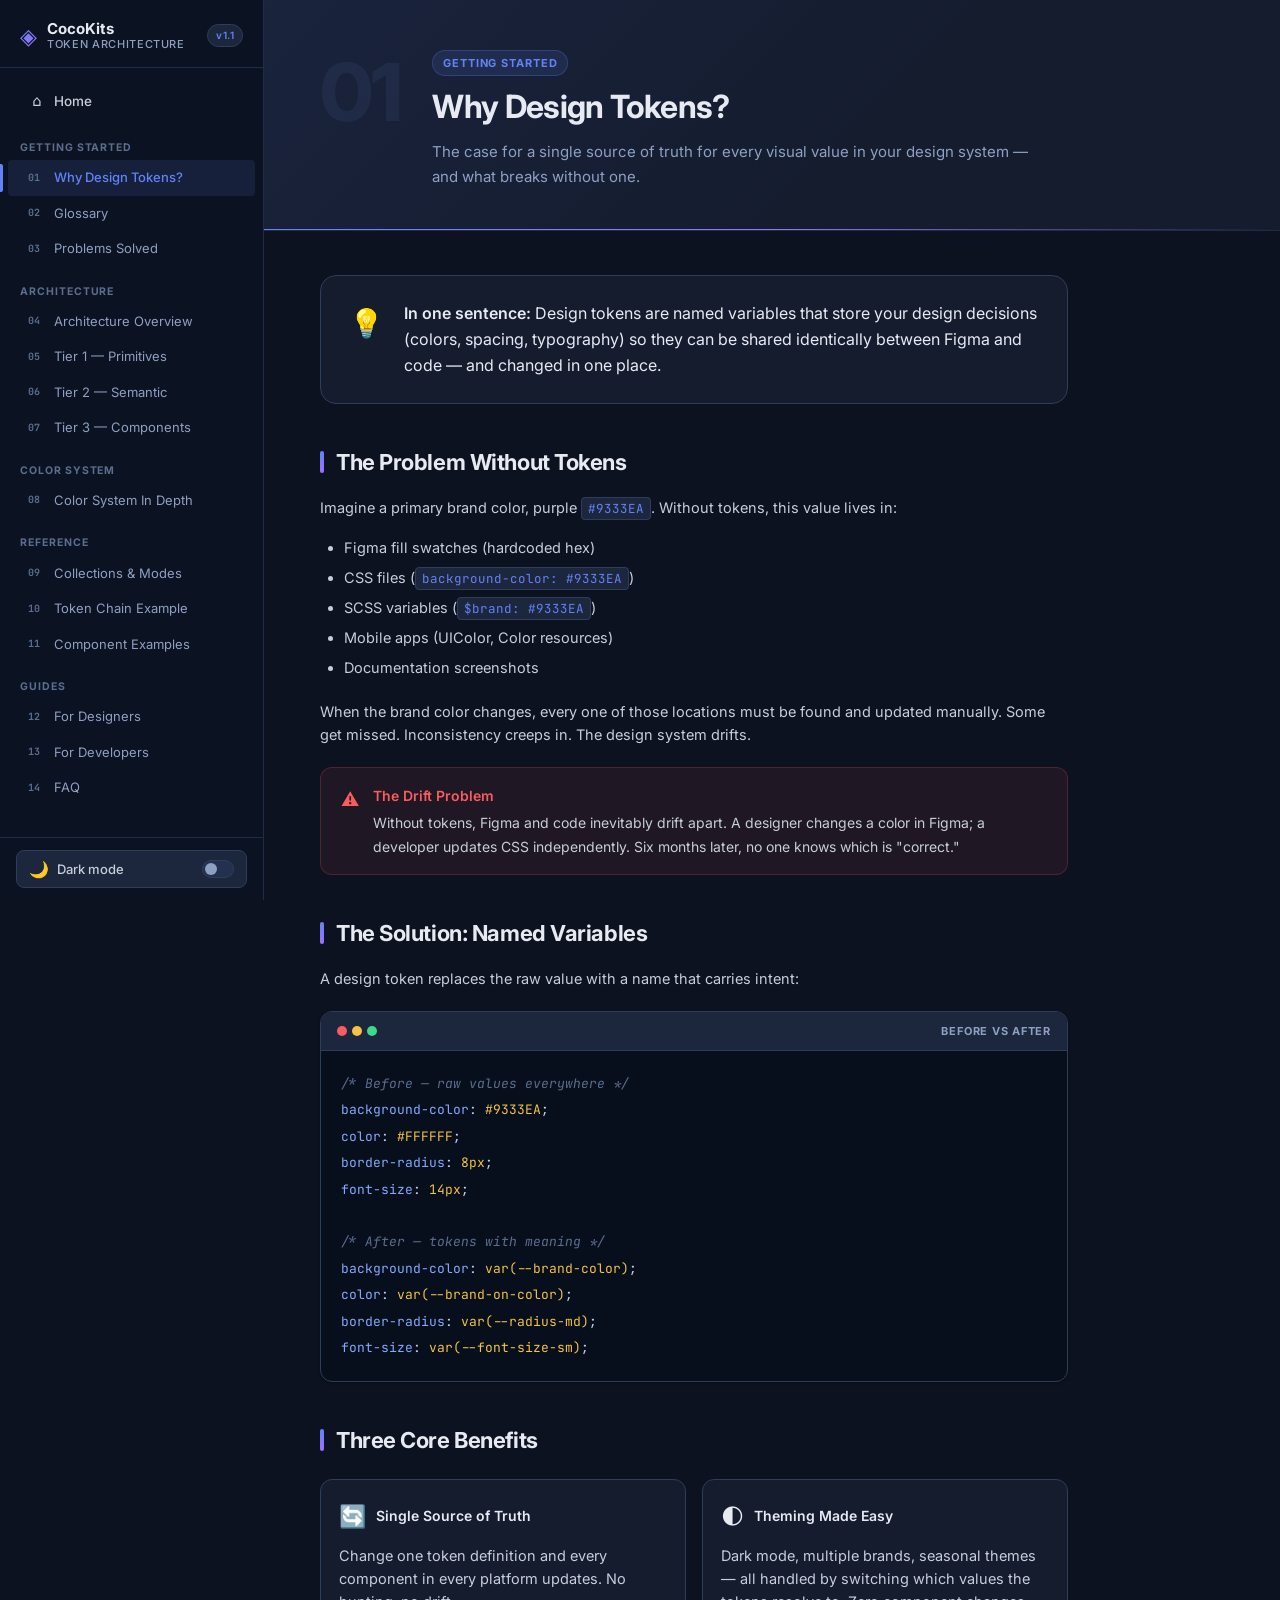
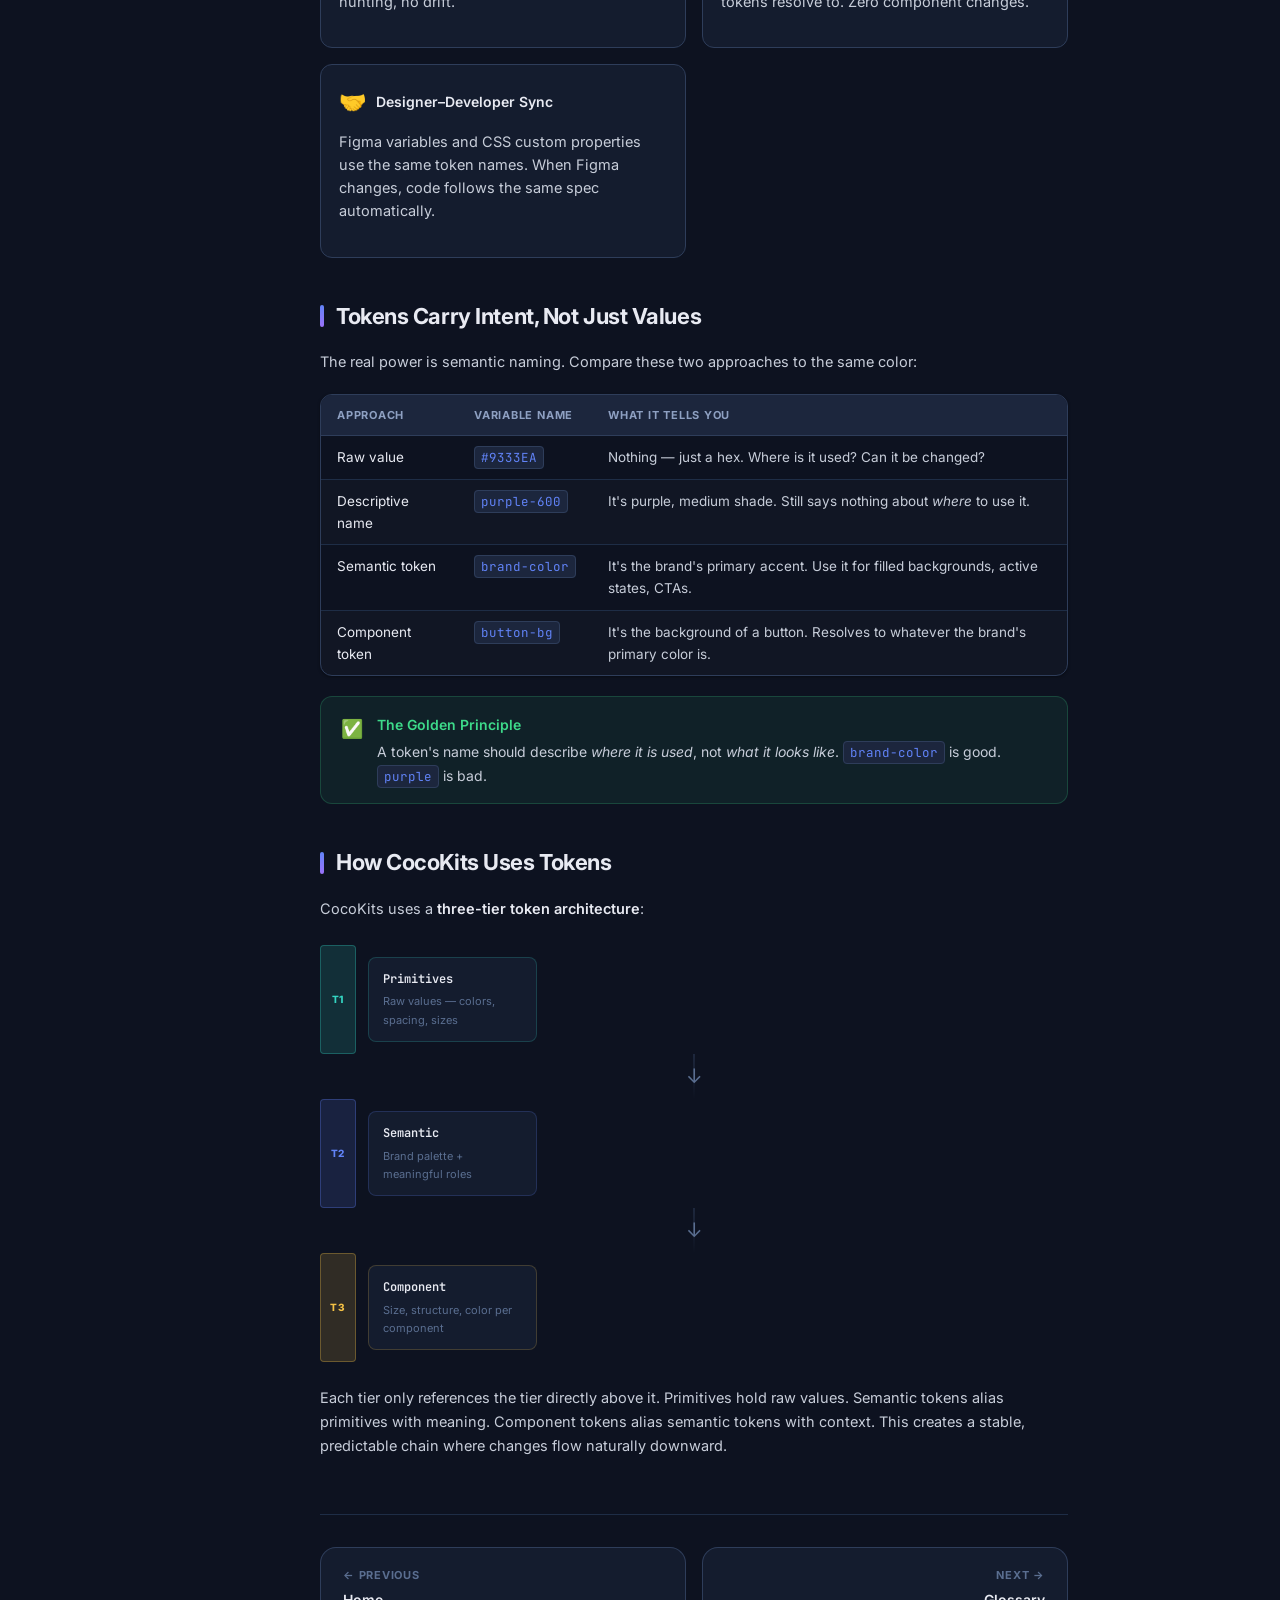
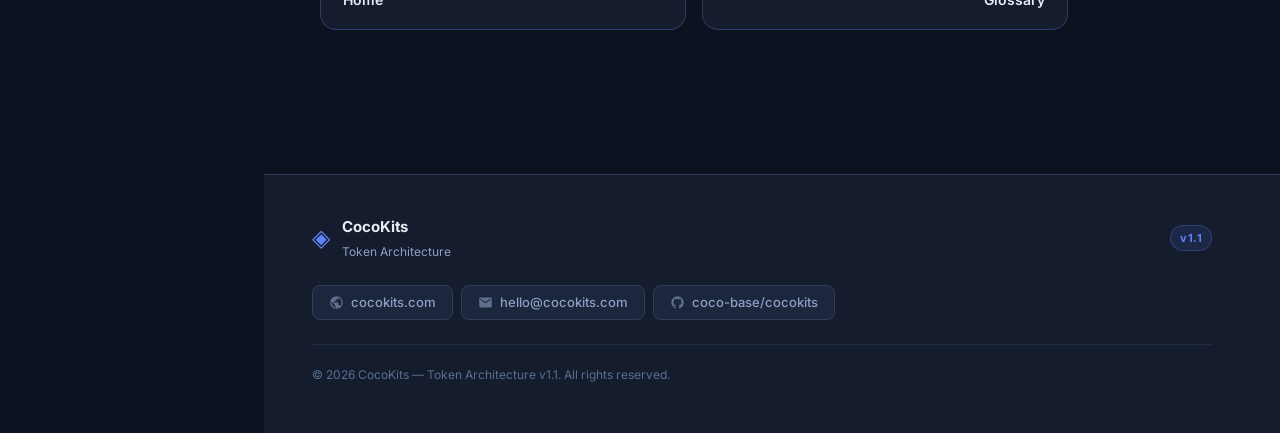
==== pages/01-why-tokens.html @ 76b82270 "Release" ====
<!DOCTYPE html>
<html lang="en" data-theme="dark">
<head>
  <meta charset="UTF-8">
  <meta name="viewport" content="width=device-width, initial-scale=1.0">
  <title>Why Design Tokens? — CocoKits Token Architecture</title>
  <link rel="stylesheet" href="../styles/main.css">
</head>
<body>

<div class="scroll-progress" id="scrollProgress"></div>
<div class="sidebar-overlay" id="sidebarOverlay"></div>

<div class="site-wrapper">
  <!-- ── Sidebar ── -->
  <aside class="sidebar" id="sidebar">
    <a href="../index.html" class="sidebar-logo">
      <span class="logo-mark">◈</span>
      <div class="logo-text">CocoKits <span>Token Architecture</span></div>
      <span class="logo-version">v1.1</span>
    </a>
    <nav class="sidebar-nav">
      <a href="../index.html" class="nav-home"><span class="nav-icon">⌂</span><span class="nav-label">Home</span></a>
      <div class="nav-group">
        <span class="nav-group-label">Getting Started</span>
        <a href="01-why-tokens.html" class="nav-link"><span class="nav-num">01</span><span class="nav-label">Why Design Tokens?</span></a>
        <a href="02-glossary.html" class="nav-link"><span class="nav-num">02</span><span class="nav-label">Glossary</span></a>
        <a href="03-problems.html" class="nav-link"><span class="nav-num">03</span><span class="nav-label">Problems Solved</span></a>
      </div>
      <div class="nav-group">
        <span class="nav-group-label">Architecture</span>
        <a href="04-overview.html" class="nav-link"><span class="nav-num">04</span><span class="nav-label">Architecture Overview</span></a>
        <a href="05-primitives.html" class="nav-link"><span class="nav-num">05</span><span class="nav-label">Tier 1 — Primitives</span></a>
        <a href="06-semantic.html" class="nav-link"><span class="nav-num">06</span><span class="nav-label">Tier 2 — Semantic</span></a>
        <a href="07-component-tokens.html" class="nav-link"><span class="nav-num">07</span><span class="nav-label">Tier 3 — Components</span></a>
      </div>
      <div class="nav-group">
        <span class="nav-group-label">Color System</span>
        <a href="08-color-system.html" class="nav-link"><span class="nav-num">08</span><span class="nav-label">Color System In Depth</span></a>
      </div>
      <div class="nav-group">
        <span class="nav-group-label">Reference</span>
        <a href="09-collections.html" class="nav-link"><span class="nav-num">09</span><span class="nav-label">Collections &amp; Modes</span></a>
        <a href="10-token-chains.html" class="nav-link"><span class="nav-num">10</span><span class="nav-label">Token Chain Example</span></a>
        <a href="11-examples.html" class="nav-link"><span class="nav-num">11</span><span class="nav-label">Component Examples</span></a>
      </div>
      <div class="nav-group">
        <span class="nav-group-label">Guides</span>
        <a href="12-designers.html" class="nav-link"><span class="nav-num">12</span><span class="nav-label">For Designers</span></a>
        <a href="13-developers.html" class="nav-link"><span class="nav-num">13</span><span class="nav-label">For Developers</span></a>
        <a href="14-faq.html" class="nav-link"><span class="nav-num">14</span><span class="nav-label">FAQ</span></a>
      </div>
    </nav>
    <div class="sidebar-footer">
      <button class="theme-toggle" id="themeToggle">
        <span class="toggle-icon">🌙</span>
        <span class="toggle-label">Dark mode</span>
        <span class="toggle-indicator"></span>
      </button>
    </div>
  </aside>

  <!-- ── Main ── -->
  <main class="main">
    <div class="page-hero">
      <div class="hero-number">01</div>
      <div class="hero-content">
        <div class="hero-badge">Getting Started</div>
        <h1>Why Design Tokens?</h1>
        <p class="hero-desc">The case for a single source of truth for every visual value in your design system — and what breaks without one.</p>
      </div>
    </div>

    <div class="content">

      <div class="section-intro">
        <div class="section-intro-icon">💡</div>
        <div>
          <strong>In one sentence:</strong> Design tokens are named variables that store your design decisions (colors, spacing, typography) so they can be shared identically between Figma and code — and changed in one place.
        </div>
      </div>

      <h2>The Problem Without Tokens</h2>
      <p>Imagine a primary brand color, purple <code>#9333EA</code>. Without tokens, this value lives in:</p>
      <ul>
        <li>Figma fill swatches (hardcoded hex)</li>
        <li>CSS files (<code>background-color: #9333EA</code>)</li>
        <li>SCSS variables (<code>$brand: #9333EA</code>)</li>
        <li>Mobile apps (UIColor, Color resources)</li>
        <li>Documentation screenshots</li>
      </ul>
      <p>When the brand color changes, every one of those locations must be found and updated manually. Some get missed. Inconsistency creeps in. The design system drifts.</p>

      <div class="callout callout--warning">
        <span class="callout-icon">⚠️</span>
        <div class="callout-body">
          <strong>The Drift Problem</strong>
          Without tokens, Figma and code inevitably drift apart. A designer changes a color in Figma; a developer updates CSS independently. Six months later, no one knows which is "correct."
        </div>
      </div>

      <h2>The Solution: Named Variables</h2>
      <p>A design token replaces the raw value with a name that carries intent:</p>

      <div class="code-block">
        <div class="code-header">
          <div class="code-dots"><span class="code-dot dot-red"></span><span class="code-dot dot-amber"></span><span class="code-dot dot-green"></span></div>
          <span class="code-lang">Before vs After</span>
        </div>
        <pre><code><span class="s-comment">/* Before — raw values everywhere */</span>
<span class="s-prop">background-color</span>: <span class="s-value">#9333EA</span>;
<span class="s-prop">color</span>: <span class="s-value">#FFFFFF</span>;
<span class="s-prop">border-radius</span>: <span class="s-value">8px</span>;
<span class="s-prop">font-size</span>: <span class="s-value">14px</span>;

<span class="s-comment">/* After — tokens with meaning */</span>
<span class="s-prop">background-color</span>: <span class="s-value">var(--brand-color)</span>;
<span class="s-prop">color</span>: <span class="s-value">var(--brand-on-color)</span>;
<span class="s-prop">border-radius</span>: <span class="s-value">var(--radius-md)</span>;
<span class="s-prop">font-size</span>: <span class="s-value">var(--font-size-sm)</span>;</code></pre>
      </div>

      <h2>Three Core Benefits</h2>

      <div class="role-grid">
        <div class="role-card">
          <div class="role-card-header">
            <span style="font-size:22px">🔄</span>
            <span class="role-card-title">Single Source of Truth</span>
          </div>
          <p class="role-card-desc">Change one token definition and every component in every platform updates. No hunting, no drift.</p>
        </div>
        <div class="role-card">
          <div class="role-card-header">
            <span style="font-size:22px">🌓</span>
            <span class="role-card-title">Theming Made Easy</span>
          </div>
          <p class="role-card-desc">Dark mode, multiple brands, seasonal themes — all handled by switching which values the tokens resolve to. Zero component changes.</p>
        </div>
        <div class="role-card">
          <div class="role-card-header">
            <span style="font-size:22px">🤝</span>
            <span class="role-card-title">Designer–Developer Sync</span>
          </div>
          <p class="role-card-desc">Figma variables and CSS custom properties use the same token names. When Figma changes, code follows the same spec automatically.</p>
        </div>
      </div>

      <h2>Tokens Carry Intent, Not Just Values</h2>
      <p>The real power is semantic naming. Compare these two approaches to the same color:</p>

      <div class="table-wrap">
        <table>
          <thead>
            <tr><th>Approach</th><th>Variable name</th><th>What it tells you</th></tr>
          </thead>
          <tbody>
            <tr>
              <td>Raw value</td>
              <td><code>#9333EA</code></td>
              <td>Nothing — just a hex. Where is it used? Can it be changed?</td>
            </tr>
            <tr>
              <td>Descriptive name</td>
              <td><code>purple-600</code></td>
              <td>It's purple, medium shade. Still says nothing about <em>where</em> to use it.</td>
            </tr>
            <tr>
              <td>Semantic token</td>
              <td><code>brand-color</code></td>
              <td>It's the brand's primary accent. Use it for filled backgrounds, active states, CTAs.</td>
            </tr>
            <tr>
              <td>Component token</td>
              <td><code>button-bg</code></td>
              <td>It's the background of a button. Resolves to whatever the brand's primary color is.</td>
            </tr>
          </tbody>
        </table>
      </div>

      <div class="callout callout--tip">
        <span class="callout-icon">✅</span>
        <div class="callout-body">
          <strong>The Golden Principle</strong>
          A token's name should describe <em>where it is used</em>, not <em>what it looks like</em>. <code>brand-color</code> is good. <code>purple</code> is bad.
        </div>
      </div>

      <h2>How CocoKits Uses Tokens</h2>
      <p>CocoKits uses a <strong>three-tier token architecture</strong>:</p>

      <div class="arch-diagram">
        <div class="arch-tier arch-tier--t1">
          <div class="arch-tier-num">T1</div>
          <div class="arch-tier-body">
            <div class="arch-box">
              <div class="arch-box-name">Primitives</div>
              <div class="arch-box-modes">Raw values — colors, spacing, sizes</div>
            </div>
          </div>
        </div>
        <div class="arch-connector">↓</div>
        <div class="arch-tier arch-tier--t2">
          <div class="arch-tier-num">T2</div>
          <div class="arch-tier-body">
            <div class="arch-box">
              <div class="arch-box-name">Semantic</div>
              <div class="arch-box-modes">Brand palette + meaningful roles</div>
            </div>
          </div>
        </div>
        <div class="arch-connector">↓</div>
        <div class="arch-tier arch-tier--t3">
          <div class="arch-tier-num">T3</div>
          <div class="arch-tier-body">
            <div class="arch-box">
              <div class="arch-box-name">Component</div>
              <div class="arch-box-modes">Size, structure, color per component</div>
            </div>
          </div>
        </div>
      </div>

      <p>Each tier only references the tier directly above it. Primitives hold raw values. Semantic tokens alias primitives with meaning. Component tokens alias semantic tokens with context. This creates a stable, predictable chain where changes flow naturally downward.</p>

      <!-- Prev/Next -->
      <div class="page-nav">
        <a href="../index.html" class="page-nav-link page-nav-link--prev">
          <span class="page-nav-direction">← Previous</span>
          <span class="page-nav-label">Home</span>
        </a>
        <a href="02-glossary.html" class="page-nav-link page-nav-link--next">
          <span class="page-nav-direction">Next →</span>
          <span class="page-nav-label">Glossary</span>
        </a>
      </div>

    </div><!-- /content -->
    <footer class="site-footer">
      <div class="footer-inner">
        <div class="footer-brand">
          <span class="footer-logo-mark">&#9672;</span>
          <div class="footer-brand-text">
            <span class="footer-brand-name">CocoKits</span>
            <span class="footer-tagline">Token Architecture</span>
          </div>
          <span class="footer-version">v1.1</span>
        </div>
        <nav class="footer-links">
          <a href="https://cocokits.com" class="footer-link" target="_blank" rel="noopener">
            <svg class="footer-link-icon" width="15" height="15" viewBox="0 0 24 24" fill="currentColor"><path d="M12 2C6.48 2 2 6.48 2 12s4.48 10 10 10 10-4.48 10-10S17.52 2 12 2zm-1 17.93c-3.95-.49-7-3.85-7-7.93 0-.62.08-1.21.21-1.79L9 15v1c0 1.1.9 2 2 2v1.93zm6.9-2.54c-.26-.81-1-1.39-1.9-1.39h-1v-3c0-.55-.45-1-1-1H8v-2h2c.55 0 1-.45 1-1V7h2c1.1 0 2-.9 2-2v-.41c2.93 1.19 5 4.06 5 7.41 0 2.08-.8 3.97-2.1 5.39z"/></svg>
            <span>cocokits.com</span>
          </a>
          <a href="mailto:hello@cocokits.com" class="footer-link">
            <svg class="footer-link-icon" width="15" height="15" viewBox="0 0 24 24" fill="currentColor"><path d="M20 4H4c-1.1 0-2 .9-2 2v12c0 1.1.9 2 2 2h16c1.1 0 2-.9 2-2V6c0-1.1-.9-2-2-2zm0 4l-8 5-8-5V6l8 5 8-5v2z"/></svg>
            <span>hello@cocokits.com</span>
          </a>
          <a href="https://github.com/coco-base/cocokits" class="footer-link" target="_blank" rel="noopener">
            <svg class="footer-link-icon" width="15" height="15" viewBox="0 0 24 24" fill="currentColor"><path d="M12 2A10 10 0 0 0 2 12c0 4.42 2.87 8.17 6.84 9.5.5.08.66-.23.66-.5v-1.69c-2.77.6-3.36-1.34-3.36-1.34-.46-1.16-1.11-1.47-1.11-1.47-.91-.62.07-.6.07-.6 1 .07 1.53 1.03 1.53 1.03.87 1.52 2.34 1.07 2.91.83.09-.65.35-1.09.63-1.34-2.22-.25-4.55-1.11-4.55-4.92 0-1.11.38-2 1.03-2.71-.1-.25-.45-1.29.1-2.64 0 0 .84-.27 2.75 1.02.79-.22 1.65-.33 2.5-.33.85 0 1.71.11 2.5.33 1.91-1.29 2.75-1.02 2.75-1.02.55 1.35.2 2.39.1 2.64.65.71 1.03 1.6 1.03 2.71 0 3.82-2.34 4.66-4.57 4.91.36.31.69.92.69 1.85V21c0 .27.16.59.67.5C19.14 20.16 22 16.42 22 12A10 10 0 0 0 12 2z"/></svg>
            <span>coco-base/cocokits</span>
          </a>
        </nav>
        <p class="footer-copy">&copy; 2026 CocoKits &mdash; Token Architecture v1.1. All rights reserved.</p>
      </div>
    </footer>
  </main>
</div>

<button class="sidebar-toggle" id="sidebarToggle">☰</button>
<script src="../js/main.js"></script>
</body>
</html>
---- styles/main.css ----
/* ============================================================
   CocoKits Token Architecture — Documentation Website
   main.css — Complete stylesheet
   ============================================================ */

/* ── Google Fonts ─────────────────────────────────────────── */
@import url('https://fonts.googleapis.com/css2?family=Inter:wght@300;400;500;600;700&family=JetBrains+Mono:wght@400;500&display=swap');

/* ── Custom Properties ─────────────────────────────────────── */
:root[data-theme="dark"],
:root {
  --bg-page:     #0D1220;
  --bg-surface:  #141C2E;
  --bg-elevated: #1C263D;
  --bg-highest:  #243050;
  --bg-card:     #1A243A;

  --accent:       #6183F7;
  --accent-hover: #7B98FF;
  --accent-2:     #9B72FA;
  --teal:         #34D5C2;
  --amber:        #F5C245;
  --green:        #3DDA8A;
  --red:          #F95C5C;
  --orange:       #FB8C42;

  --text:     #E8EAF2;
  --text-mid: #C7CDD9;
  --text-dim: #8EA0C2;
  --text-faint: #5A6E90;

  --border:        #2E3D5A;
  --border-subtle: #1E2D46;

  --code-bg:   #080F1C;
  --code-text: #B8CFF0;

  --sidebar-bg:    #0B1221;
  --sidebar-width: 264px;

  --shadow-sm:  0 1px 3px rgba(0,0,0,.4);
  --shadow-md:  0 4px 16px rgba(0,0,0,.5);
  --shadow-lg:  0 8px 32px rgba(0,0,0,.6);
  --shadow-glow: 0 0 24px rgba(97,131,247,.2);

  --radius-sm: 4px;
  --radius-md: 8px;
  --radius-lg: 12px;
  --radius-xl: 16px;

  --tier1: #34D5C2;
  --tier2: #6183F7;
  --tier3: #F5C245;

  color-scheme: dark;
}

:root[data-theme="light"] {
  --bg-page:     #F4F6FF;
  --bg-surface:  #FFFFFF;
  --bg-elevated: #EEF2FF;
  --bg-highest:  #E3EAFF;
  --bg-card:     #FAFBFF;

  --accent:       #4A69F4;
  --accent-hover: #3A5AE0;
  --accent-2:     #7B55E0;
  --teal:         #0BA898;
  --amber:        #D97706;
  --green:        #059669;
  --red:          #DC2626;
  --orange:       #EA7215;

  --text:     #0F172A;
  --text-mid: #334155;
  --text-dim: #64748B;
  --text-faint: #94A3B8;

  --border:        #CBD5E1;
  --border-subtle: #E2E8F0;

  --code-bg:   #F1F5F9;
  --code-text: #334155;

  --sidebar-bg: #FFFFFF;

  --shadow-sm:  0 1px 3px rgba(0,0,0,.08);
  --shadow-md:  0 4px 16px rgba(0,0,0,.1);
  --shadow-lg:  0 8px 32px rgba(0,0,0,.12);
  --shadow-glow: 0 0 24px rgba(74,105,244,.15);

  color-scheme: light;
}

/* ── Reset & Base ──────────────────────────────────────────── */
*, *::before, *::after { box-sizing: border-box; margin: 0; padding: 0; }

html { font-size: 16px; scroll-behavior: smooth; }

body {
  font-family: 'Inter', system-ui, -apple-system, sans-serif;
  background: var(--bg-page);
  color: var(--text);
  line-height: 1.65;
  min-height: 100vh;
  -webkit-font-smoothing: antialiased;
}

/* ── Scroll Progress Bar ───────────────────────────────────── */
.scroll-progress {
  position: fixed;
  top: 0; left: 0;
  width: 0%;
  height: 3px;
  background: linear-gradient(90deg, var(--accent), var(--accent-2), var(--teal));
  z-index: 9999;
  transition: width .1s linear;
  border-radius: 0 2px 2px 0;
}

/* ── Layout ────────────────────────────────────────────────── */
.site-wrapper {
  display: flex;
  min-height: 100vh;
}

/* ── Sidebar ───────────────────────────────────────────────── */
.sidebar {
  width: var(--sidebar-width);
  background: var(--sidebar-bg);
  border-right: 1px solid var(--border-subtle);
  position: fixed;
  top: 0; left: 0;
  height: 100vh;
  overflow-y: auto;
  display: flex;
  flex-direction: column;
  z-index: 100;
  transition: transform .3s ease;
  scrollbar-width: thin;
  scrollbar-color: var(--border) transparent;
}

.sidebar::-webkit-scrollbar { width: 4px; }
.sidebar::-webkit-scrollbar-track { background: transparent; }
.sidebar::-webkit-scrollbar-thumb { background: var(--border); border-radius: 2px; }

/* Sidebar Logo */
.sidebar-logo {
  display: flex;
  align-items: center;
  gap: 10px;
  padding: 20px 20px 16px;
  border-bottom: 1px solid var(--border-subtle);
  text-decoration: none;
  flex-shrink: 0;
}

.logo-mark {
  font-size: 22px;
  background: linear-gradient(135deg, var(--accent), var(--accent-2));
  -webkit-background-clip: text;
  background-clip: text;
  -webkit-text-fill-color: transparent;
  line-height: 1;
}

.logo-text {
  font-weight: 700;
  font-size: 15px;
  color: var(--text);
  line-height: 1.2;
}

.logo-text span {
  display: block;
  font-size: 11px;
  font-weight: 500;
  color: var(--text-dim);
  letter-spacing: .06em;
  text-transform: uppercase;
}

.logo-version {
  margin-left: auto;
  font-size: 10px;
  background: var(--bg-elevated);
  color: var(--accent);
  border: 1px solid var(--border);
  border-radius: 20px;
  padding: 2px 8px;
  font-weight: 600;
  letter-spacing: .04em;
  flex-shrink: 0;
}

/* Sidebar Nav */
.sidebar-nav {
  padding: 12px 0;
  flex: 1;
}

.nav-home {
  display: flex;
  align-items: center;
  gap: 8px;
  padding: 9px 20px;
  color: var(--text-mid);
  text-decoration: none;
  font-size: 13.5px;
  font-weight: 500;
  border-radius: 0;
  transition: color .15s, background .15s;
  margin: 0 8px 4px;
  border-radius: var(--radius-sm);
}

.nav-home:hover { color: var(--text); background: var(--bg-elevated); }
.nav-home.active { color: var(--accent); background: rgba(97,131,247,.12); }

.nav-icon { font-size: 15px; width: 18px; text-align: center; }

.nav-group {
  margin: 8px 0;
}

.nav-group-label {
  display: block;
  font-size: 10.5px;
  font-weight: 700;
  letter-spacing: .09em;
  text-transform: uppercase;
  color: var(--text-faint);
  padding: 8px 20px 4px;
}

.nav-link {
  display: flex;
  align-items: center;
  gap: 0;
  padding: 7px 20px;
  margin: 0 8px;
  border-radius: var(--radius-sm);
  color: var(--text-dim);
  text-decoration: none;
  font-size: 13px;
  transition: color .15s, background .15s;
  position: relative;
}

.nav-link .nav-num {
  font-size: 10px;
  font-weight: 700;
  color: var(--text-faint);
  min-width: 26px;
  font-family: 'JetBrains Mono', monospace;
  letter-spacing: .02em;
}

.nav-link .nav-label { flex: 1; }

.nav-link:hover {
  color: var(--text);
  background: var(--bg-elevated);
}

.nav-link.active {
  color: var(--accent);
  background: rgba(97,131,247,.12);
  font-weight: 500;
}

.nav-link.active::before {
  content: '';
  position: absolute;
  left: 0;
  top: 4px; bottom: 4px;
  width: 3px;
  background: var(--accent);
  border-radius: 0 2px 2px 0;
  margin-left: -8px;
}

/* Sidebar Footer */
.sidebar-footer {
  padding: 12px 16px;
  border-top: 1px solid var(--border-subtle);
  flex-shrink: 0;
}

.theme-toggle {
  display: flex;
  align-items: center;
  gap: 8px;
  width: 100%;
  padding: 8px 12px;
  background: var(--bg-elevated);
  border: 1px solid var(--border);
  border-radius: var(--radius-md);
  color: var(--text-mid);
  cursor: pointer;
  font-size: 13px;
  font-family: inherit;
  font-weight: 500;
  transition: all .2s;
}

.theme-toggle:hover {
  background: var(--bg-highest);
  color: var(--text);
  border-color: var(--accent);
}

.theme-toggle .toggle-icon { font-size: 16px; }
.theme-toggle .toggle-label { flex: 1; text-align: left; }
.theme-toggle .toggle-indicator {
  width: 32px; height: 18px;
  background: var(--bg-highest);
  border-radius: 9px;
  border: 1px solid var(--border);
  position: relative;
  transition: background .2s;
}

.theme-toggle .toggle-indicator::after {
  content: '';
  position: absolute;
  width: 12px; height: 12px;
  background: var(--text-dim);
  border-radius: 50%;
  top: 2px; left: 2px;
  transition: left .2s, background .2s;
}

:root[data-theme="light"] .theme-toggle .toggle-indicator {
  background: var(--accent);
  border-color: var(--accent);
}

:root[data-theme="light"] .theme-toggle .toggle-indicator::after {
  left: 16px;
  background: white;
}

/* Mobile toggle button */
.sidebar-toggle {
  display: none;
  position: fixed;
  bottom: 20px;
  right: 20px;
  width: 48px;
  height: 48px;
  background: var(--accent);
  color: white;
  border: none;
  border-radius: 50%;
  font-size: 20px;
  cursor: pointer;
  z-index: 200;
  box-shadow: var(--shadow-md);
}

/* ── Main Content ──────────────────────────────────────────── */
.main {
  margin-left: var(--sidebar-width);
  flex: 1;
  min-height: 100vh;
  display: flex;
  flex-direction: column;
}

/* ── Page Hero ─────────────────────────────────────────────── */
.page-hero {
  position: relative;
  padding: 48px 56px 40px;
  background: var(--bg-surface);
  border-bottom: 1px solid var(--border-subtle);
  overflow: hidden;
  display: flex;
  align-items: flex-start;
  gap: 32px;
}

.page-hero::before {
  content: '';
  position: absolute;
  inset: 0;
  background: linear-gradient(135deg,
    rgba(97,131,247,.07) 0%,
    transparent 60%);
  pointer-events: none;
}

.page-hero::after {
  content: '';
  position: absolute;
  bottom: 0; left: 0; right: 0;
  height: 1px;
  background: linear-gradient(90deg,
    var(--accent), var(--accent-2), transparent);
}

.hero-number {
  font-size: 80px;
  font-weight: 800;
  line-height: 1;
  color: var(--bg-elevated);
  letter-spacing: -.03em;
  user-select: none;
  flex-shrink: 0;
  margin-top: 4px;
  font-family: 'Inter', sans-serif;
}

:root[data-theme="light"] .hero-number {
  color: var(--border-subtle);
}

.hero-content {
  flex: 1;
  position: relative;
  z-index: 1;
}

.hero-badge {
  display: inline-flex;
  align-items: center;
  gap: 6px;
  font-size: 11px;
  font-weight: 700;
  letter-spacing: .08em;
  text-transform: uppercase;
  color: var(--accent);
  background: rgba(97,131,247,.12);
  border: 1px solid rgba(97,131,247,.25);
  border-radius: 20px;
  padding: 3px 10px;
  margin-bottom: 12px;
}

.hero-content h1 {
  font-size: 32px;
  font-weight: 700;
  line-height: 1.2;
  color: var(--text);
  margin-bottom: 12px;
  letter-spacing: -.02em;
}

.hero-desc {
  font-size: 15px;
  color: var(--text-dim);
  max-width: 600px;
  line-height: 1.7;
}

.hero-meta {
  display: flex;
  gap: 16px;
  margin-top: 16px;
  flex-wrap: wrap;
}

.hero-meta-item {
  display: flex;
  align-items: center;
  gap: 6px;
  font-size: 12px;
  color: var(--text-faint);
}

.hero-meta-item strong { color: var(--text-dim); }

/* ── Content Area ──────────────────────────────────────────── */
.content {
  max-width: 860px;
  padding: 44px 56px 80px;
  flex: 1;
}

/* Home page variant */
.content.content--wide {
  max-width: none;
  padding: 44px 56px 80px;
}

/* ── Typography ────────────────────────────────────────────── */
.content h2 {
  font-size: 22px;
  font-weight: 700;
  color: var(--text);
  margin: 40px 0 16px;
  letter-spacing: -.02em;
  display: flex;
  align-items: center;
  gap: 12px;
}

.content h2::before {
  content: '';
  display: block;
  width: 4px;
  height: 22px;
  background: linear-gradient(180deg, var(--accent), var(--accent-2));
  border-radius: 2px;
  flex-shrink: 0;
}

.content h3 {
  font-size: 17px;
  font-weight: 600;
  color: var(--text);
  margin: 28px 0 12px;
  letter-spacing: -.01em;
}

.content h4 {
  font-size: 14px;
  font-weight: 600;
  color: var(--text-mid);
  margin: 20px 0 8px;
  text-transform: uppercase;
  letter-spacing: .06em;
}

.content p {
  margin-bottom: 16px;
  color: var(--text-mid);
  font-size: 14.5px;
}

.content ul, .content ol {
  margin: 12px 0 20px 0;
  padding-left: 24px;
}

.content li {
  margin-bottom: 6px;
  color: var(--text-mid);
  font-size: 14.5px;
}

.content strong { color: var(--text); font-weight: 600; }

.content a {
  color: var(--accent);
  text-decoration: none;
  border-bottom: 1px solid rgba(97,131,247,.3);
  transition: border-color .15s;
}

.content a:hover { border-bottom-color: var(--accent); }

hr.section-divider {
  border: none;
  border-top: 1px solid var(--border-subtle);
  margin: 40px 0;
}

/* ── Tables ────────────────────────────────────────────────── */
.table-wrap {
  overflow-x: auto;
  margin: 20px 0;
  border-radius: var(--radius-lg);
  border: 1px solid var(--border);
  box-shadow: var(--shadow-sm);
}

table {
  width: 100%;
  border-collapse: collapse;
  font-size: 13.5px;
}

thead tr {
  background: var(--bg-elevated);
  border-bottom: 1px solid var(--border);
}

thead th {
  padding: 11px 16px;
  text-align: left;
  font-size: 11px;
  font-weight: 700;
  text-transform: uppercase;
  letter-spacing: .07em;
  color: var(--text-dim);
  white-space: nowrap;
}

tbody tr {
  border-bottom: 1px solid var(--border-subtle);
  transition: background .1s;
}

tbody tr:last-child { border-bottom: none; }

tbody tr:hover {
  background: var(--bg-elevated);
}

tbody tr:nth-child(even) {
  background: rgba(255,255,255,.015);
}

tbody tr:nth-child(even):hover {
  background: var(--bg-elevated);
}

:root[data-theme="light"] tbody tr:nth-child(even) {
  background: rgba(0,0,0,.018);
}

td {
  padding: 10px 16px;
  color: var(--text-mid);
  vertical-align: top;
}

td:first-child { color: var(--text); }

/* ── Code ──────────────────────────────────────────────────── */
code {
  font-family: 'JetBrains Mono', 'Fira Code', monospace;
  font-size: 12.5px;
  background: var(--bg-elevated);
  color: var(--accent);
  padding: 2px 6px;
  border-radius: var(--radius-sm);
  border: 1px solid var(--border);
  white-space: nowrap;
}

.code-block {
  position: relative;
  margin: 20px 0;
  border-radius: var(--radius-lg);
  background: var(--code-bg);
  border: 1px solid var(--border);
  overflow: hidden;
  box-shadow: var(--shadow-sm);
}

.code-header {
  display: flex;
  align-items: center;
  gap: 8px;
  padding: 10px 16px;
  background: var(--bg-elevated);
  border-bottom: 1px solid var(--border);
}

.code-lang {
  font-size: 11px;
  font-weight: 700;
  text-transform: uppercase;
  letter-spacing: .07em;
  color: var(--text-dim);
}

.code-dots {
  display: flex;
  gap: 5px;
  margin-right: auto;
}

.code-dot {
  width: 10px; height: 10px;
  border-radius: 50%;
  background: var(--border);
}

.code-dots .dot-red   { background: #F95C5C; }
.code-dots .dot-amber { background: #F5C245; }
.code-dots .dot-green { background: #3DDA8A; }

.copy-btn {
  display: flex;
  align-items: center;
  gap: 5px;
  font-size: 11px;
  font-weight: 500;
  color: var(--text-faint);
  background: none;
  border: 1px solid transparent;
  border-radius: var(--radius-sm);
  padding: 3px 8px;
  cursor: pointer;
  font-family: inherit;
  transition: all .15s;
}

.copy-btn:hover {
  color: var(--text-mid);
  border-color: var(--border);
  background: var(--bg-highest);
}

.copy-btn.copied {
  color: var(--green);
  border-color: var(--green);
}

.code-block pre {
  padding: 20px;
  overflow-x: auto;
  scrollbar-width: thin;
  scrollbar-color: var(--border) transparent;
}

.code-block code {
  background: none;
  border: none;
  padding: 0;
  color: var(--code-text);
  font-size: 13px;
  line-height: 1.7;
  white-space: pre;
}

/* Syntax colors */
.s-comment { color: #5A6E90; font-style: italic; }
.s-keyword { color: #C792EA; }
.s-string  { color: #C3E88D; }
.s-number  { color: #F78C6C; }
.s-prop    { color: #82AAFF; }
.s-value   { color: #F5C245; }
.s-class   { color: #FFCB6B; }
.s-punct   { color: #89DDFF; }
.s-tier1   { color: var(--teal); }
.s-tier2   { color: var(--accent); }
.s-tier3   { color: var(--amber); }

/* ── Callouts ──────────────────────────────────────────────── */
.callout {
  display: flex;
  gap: 14px;
  padding: 16px 20px;
  border-radius: var(--radius-lg);
  margin: 20px 0;
  font-size: 14px;
  line-height: 1.65;
}

.callout-icon { font-size: 18px; flex-shrink: 0; margin-top: 1px; }
.callout-body { flex: 1; }
.callout-body strong { display: block; margin-bottom: 4px; }

.callout--info {
  background: rgba(97,131,247,.1);
  border: 1px solid rgba(97,131,247,.25);
  color: var(--text-mid);
}
.callout--info .callout-icon { color: var(--accent); }
.callout--info strong { color: var(--accent); }

.callout--tip {
  background: rgba(61,218,138,.08);
  border: 1px solid rgba(61,218,138,.2);
  color: var(--text-mid);
}
.callout--tip .callout-icon { color: var(--green); }
.callout--tip strong { color: var(--green); }

.callout--rule {
  background: rgba(245,194,69,.08);
  border: 1px solid rgba(245,194,69,.2);
  color: var(--text-mid);
}
.callout--rule .callout-icon { color: var(--amber); }
.callout--rule strong { color: var(--amber); }

.callout--warning {
  background: rgba(249,92,92,.08);
  border: 1px solid rgba(249,92,92,.2);
  color: var(--text-mid);
}
.callout--warning .callout-icon { color: var(--red); }
.callout--warning strong { color: var(--red); }

.callout--key {
  background: rgba(155,114,250,.1);
  border: 1px solid rgba(155,114,250,.25);
  color: var(--text-mid);
}
.callout--key .callout-icon { color: var(--accent-2); }
.callout--key strong { color: var(--accent-2); }

/* ── Tier Badges ───────────────────────────────────────────── */
.tier-badge {
  display: inline-flex;
  align-items: center;
  gap: 5px;
  font-size: 11px;
  font-weight: 700;
  letter-spacing: .05em;
  padding: 3px 10px;
  border-radius: 20px;
  white-space: nowrap;
}

.tier-badge--1 {
  background: rgba(52,213,194,.12);
  color: var(--teal);
  border: 1px solid rgba(52,213,194,.25);
}

.tier-badge--2 {
  background: rgba(97,131,247,.12);
  color: var(--accent);
  border: 1px solid rgba(97,131,247,.25);
}

.tier-badge--3 {
  background: rgba(245,194,69,.12);
  color: var(--amber);
  border: 1px solid rgba(245,194,69,.25);
}

/* ── Token Chain ───────────────────────────────────────────── */
.chain {
  display: flex;
  flex-direction: column;
  gap: 0;
  margin: 24px 0;
}

.chain-tier {
  display: flex;
  align-items: stretch;
  gap: 0;
  position: relative;
}

.chain-tier-label {
  writing-mode: vertical-rl;
  transform: rotate(180deg);
  font-size: 9px;
  font-weight: 700;
  letter-spacing: .1em;
  text-transform: uppercase;
  padding: 8px 6px;
  background: var(--bg-elevated);
  border: 1px solid var(--border);
  border-right: none;
  border-radius: var(--radius-sm) 0 0 var(--radius-sm);
  color: var(--text-faint);
  min-width: 24px;
}

.chain-tier--t1 .chain-tier-label { color: var(--teal); background: rgba(52,213,194,.08); border-color: rgba(52,213,194,.2); }
.chain-tier--t2 .chain-tier-label { color: var(--accent); background: rgba(97,131,247,.08); border-color: rgba(97,131,247,.2); }
.chain-tier--t3 .chain-tier-label { color: var(--amber); background: rgba(245,194,69,.08); border-color: rgba(245,194,69,.2); }
.chain-tier--css .chain-tier-label { color: var(--accent-2); background: rgba(155,114,250,.08); border-color: rgba(155,114,250,.2); }

.chain-content {
  flex: 1;
  padding: 14px 18px;
  background: var(--bg-surface);
  border: 1px solid var(--border);
  border-radius: 0 var(--radius-sm) var(--radius-sm) 0;
}

.chain-arrow {
  text-align: center;
  color: var(--text-faint);
  font-size: 18px;
  padding: 4px 0 4px 18px;
  line-height: 1;
}

.token-row {
  display: flex;
  align-items: center;
  gap: 12px;
  margin-bottom: 6px;
  font-size: 13px;
}

.token-row:last-child { margin-bottom: 0; }

.token-name {
  font-family: 'JetBrains Mono', monospace;
  color: var(--code-text);
  min-width: 180px;
}

.token-sep { color: var(--text-faint); }

.token-ref {
  font-family: 'JetBrains Mono', monospace;
  font-size: 12px;
  color: var(--accent);
  background: rgba(97,131,247,.1);
  border: 1px solid rgba(97,131,247,.2);
  padding: 1px 8px;
  border-radius: var(--radius-sm);
}

.token-val {
  font-family: 'JetBrains Mono', monospace;
  font-size: 12px;
  color: var(--green);
}

.token-comment {
  font-size: 12px;
  color: var(--text-faint);
  font-style: italic;
}

/* ── Color Swatch ──────────────────────────────────────────── */
.swatch-grid {
  display: grid;
  grid-template-columns: repeat(auto-fill, minmax(140px, 1fr));
  gap: 12px;
  margin: 20px 0;
}

.swatch-card {
  border-radius: var(--radius-lg);
  overflow: hidden;
  border: 1px solid var(--border);
  background: var(--bg-surface);
}

.swatch-color {
  height: 56px;
}

.swatch-info {
  padding: 10px 12px;
}

.swatch-name {
  font-size: 12px;
  font-weight: 600;
  color: var(--text);
  margin-bottom: 2px;
}

.swatch-value {
  font-size: 11px;
  font-family: 'JetBrains Mono', monospace;
  color: var(--text-dim);
}

/* ── Role Cards ────────────────────────────────────────────── */
.role-grid {
  display: grid;
  grid-template-columns: repeat(auto-fill, minmax(260px, 1fr));
  gap: 16px;
  margin: 20px 0;
}

.role-card {
  background: var(--bg-surface);
  border: 1px solid var(--border);
  border-radius: var(--radius-lg);
  padding: 18px;
  transition: border-color .2s, box-shadow .2s;
}

.role-card:hover {
  border-color: var(--accent);
  box-shadow: var(--shadow-glow);
}

.role-card-header {
  display: flex;
  align-items: center;
  gap: 10px;
  margin-bottom: 10px;
}

.role-chip {
  font-family: 'JetBrains Mono', monospace;
  font-size: 12px;
  font-weight: 700;
  padding: 4px 10px;
  border-radius: var(--radius-sm);
  background: var(--bg-elevated);
  border: 1px solid var(--border);
  color: var(--code-text);
}

.role-card-title {
  font-size: 14px;
  font-weight: 600;
  color: var(--text);
}

.role-card-desc {
  font-size: 13px;
  color: var(--text-dim);
  line-height: 1.6;
}

/* ── Arch Diagram ──────────────────────────────────────────── */
.arch-diagram {
  margin: 24px 0;
  display: flex;
  flex-direction: column;
  gap: 0;
}

.arch-tier {
  display: flex;
  align-items: stretch;
  gap: 12px;
  position: relative;
}

.arch-tier + .arch-tier {
  margin-top: 0;
}

.arch-connector {
  text-align: center;
  padding: 6px 0;
  color: var(--text-faint);
  font-size: 20px;
  position: relative;
}

.arch-connector::before {
  content: '';
  position: absolute;
  left: 50%; top: 0; bottom: 0;
  width: 1px;
  background: linear-gradient(180deg, var(--border), transparent);
  transform: translateX(-50%);
  z-index: -1;
}

.arch-tier-num {
  display: flex;
  align-items: center;
  justify-content: center;
  width: 36px;
  flex-shrink: 0;
  font-size: 10px;
  font-weight: 800;
  letter-spacing: .06em;
  text-transform: uppercase;
  border-radius: var(--radius-sm);
}

.arch-tier--t1 .arch-tier-num { background: rgba(52,213,194,.15); color: var(--teal); border: 1px solid rgba(52,213,194,.3); }
.arch-tier--t2 .arch-tier-num { background: rgba(97,131,247,.15); color: var(--accent); border: 1px solid rgba(97,131,247,.3); }
.arch-tier--t3 .arch-tier-num { background: rgba(245,194,69,.15); color: var(--amber); border: 1px solid rgba(245,194,69,.3); }

.arch-tier-body {
  flex: 1;
  display: grid;
  grid-template-columns: repeat(auto-fill, minmax(160px, 1fr));
  gap: 8px;
  padding: 12px 0;
}

.arch-box {
  background: var(--bg-surface);
  border: 1px solid var(--border);
  border-radius: var(--radius-md);
  padding: 12px 14px;
  font-size: 12.5px;
}

.arch-box-name {
  font-weight: 600;
  color: var(--text);
  margin-bottom: 3px;
  font-family: 'JetBrains Mono', monospace;
  font-size: 12px;
}

.arch-box-modes {
  font-size: 11px;
  color: var(--text-faint);
}

.arch-tier--t1 .arch-box { border-color: rgba(52,213,194,.2); }
.arch-tier--t2 .arch-box { border-color: rgba(97,131,247,.2); }
.arch-tier--t3 .arch-box { border-color: rgba(245,194,69,.2); }

/* ── Stat Cards (Home) ─────────────────────────────────────── */
.stats-grid {
  display: grid;
  grid-template-columns: repeat(auto-fill, minmax(180px, 1fr));
  gap: 16px;
  margin: 28px 0;
}

.stat-card {
  background: var(--bg-surface);
  border: 1px solid var(--border);
  border-radius: var(--radius-xl);
  padding: 20px 22px;
  transition: transform .2s, box-shadow .2s;
}

.stat-card:hover {
  transform: translateY(-2px);
  box-shadow: var(--shadow-md);
}

.stat-value {
  font-size: 28px;
  font-weight: 800;
  line-height: 1;
  margin-bottom: 6px;
  letter-spacing: -.02em;
}

.stat-label {
  font-size: 12.5px;
  color: var(--text-dim);
  font-weight: 500;
}

/* ── Nav Cards (Home) ──────────────────────────────────────── */
.nav-cards {
  display: grid;
  grid-template-columns: repeat(auto-fill, minmax(240px, 1fr));
  gap: 16px;
  margin: 24px 0;
}

.nav-card {
  background: var(--bg-surface);
  border: 1px solid var(--border);
  border-radius: var(--radius-xl);
  padding: 22px;
  text-decoration: none;
  display: flex;
  flex-direction: column;
  gap: 10px;
  transition: border-color .2s, transform .2s, box-shadow .2s;
}

.nav-card:hover {
  border-color: var(--accent);
  transform: translateY(-2px);
  box-shadow: var(--shadow-glow);
  text-decoration: none;
}

.nav-card-icon {
  font-size: 24px;
  width: 44px; height: 44px;
  display: flex;
  align-items: center;
  justify-content: center;
  background: var(--bg-elevated);
  border-radius: var(--radius-md);
  border: 1px solid var(--border);
}

.nav-card-num {
  font-size: 10px;
  font-weight: 700;
  color: var(--text-faint);
  font-family: 'JetBrains Mono', monospace;
  letter-spacing: .06em;
}

.nav-card-title {
  font-size: 15px;
  font-weight: 600;
  color: var(--text);
  line-height: 1.3;
}

.nav-card-desc {
  font-size: 12.5px;
  color: var(--text-dim);
  line-height: 1.55;
}

/* ── Prev/Next Nav ─────────────────────────────────────────── */
.page-nav {
  display: flex;
  gap: 16px;
  margin-top: 56px;
  padding-top: 32px;
  border-top: 1px solid var(--border-subtle);
}

.page-nav-link {
  flex: 1;
  background: var(--bg-surface);
  border: 1px solid var(--border);
  border-radius: var(--radius-xl);
  padding: 18px 22px;
  text-decoration: none;
  transition: border-color .2s, box-shadow .2s;
  display: flex;
  flex-direction: column;
  gap: 4px;
}

.page-nav-link:hover {
  border-color: var(--accent);
  box-shadow: var(--shadow-glow);
  text-decoration: none;
}

.page-nav-link--prev { text-align: left; }
.page-nav-link--next { text-align: right; }

.page-nav-direction {
  font-size: 11px;
  font-weight: 700;
  text-transform: uppercase;
  letter-spacing: .07em;
  color: var(--text-faint);
  display: flex;
  align-items: center;
  gap: 5px;
}

.page-nav-link--next .page-nav-direction { justify-content: flex-end; }

.page-nav-label {
  font-size: 14px;
  font-weight: 600;
  color: var(--text);
}

/* ── Section Intro ─────────────────────────────────────────── */
.section-intro {
  background: var(--bg-surface);
  border: 1px solid var(--border);
  border-radius: var(--radius-xl);
  padding: 24px 28px;
  margin: 0 0 36px;
  display: flex;
  gap: 20px;
  align-items: flex-start;
}

.section-intro-icon {
  font-size: 28px;
  flex-shrink: 0;
}

/* ── Token Table special ───────────────────────────────────── */
.token-pill {
  display: inline-flex;
  align-items: center;
  font-family: 'JetBrains Mono', monospace;
  font-size: 12px;
  color: var(--accent);
  background: rgba(97,131,247,.1);
  border: 1px solid rgba(97,131,247,.2);
  padding: 2px 8px;
  border-radius: var(--radius-sm);
  white-space: nowrap;
}

.color-dot {
  display: inline-block;
  width: 10px; height: 10px;
  border-radius: 50%;
  margin-right: 6px;
  border: 1px solid rgba(255,255,255,.2);
  vertical-align: middle;
}

/* ── Responsive ────────────────────────────────────────────── */
@media (max-width: 900px) {
  .sidebar {
    transform: translateX(-100%);
  }

  .sidebar.open {
    transform: translateX(0);
    box-shadow: var(--shadow-lg);
  }

  .main {
    margin-left: 0;
  }

  .sidebar-toggle {
    display: flex;
    align-items: center;
    justify-content: center;
  }

  .page-hero {
    padding: 28px 24px;
    gap: 16px;
  }

  .hero-number { font-size: 52px; }
  .hero-content h1 { font-size: 24px; }

  .content {
    padding: 28px 24px 60px;
  }

  .arch-tier-body {
    grid-template-columns: 1fr;
  }
}

@media (max-width: 600px) {
  .hero-number { display: none; }
  .page-nav { flex-direction: column; }
  .stats-grid { grid-template-columns: 1fr 1fr; }
  .nav-cards { grid-template-columns: 1fr; }
}

/* ── Landing Hero ──────────────────────────────────────────── */
.landing-hero {
  padding: 72px 56px 60px;
  background: var(--bg-surface);
  border-bottom: 1px solid var(--border-subtle);
  position: relative;
  overflow: hidden;
}

.landing-hero::before {
  content: '';
  position: absolute;
  inset: 0;
  background:
    radial-gradient(ellipse 60% 40% at 80% 50%, rgba(97,131,247,.08) 0%, transparent 70%),
    radial-gradient(ellipse 40% 60% at 10% 30%, rgba(155,114,250,.06) 0%, transparent 70%);
  pointer-events: none;
}

.landing-hero-label {
  display: inline-flex;
  align-items: center;
  gap: 8px;
  font-size: 11px;
  font-weight: 700;
  letter-spacing: .1em;
  text-transform: uppercase;
  color: var(--accent);
  margin-bottom: 20px;
}

.landing-hero-label::before {
  content: '';
  display: block;
  width: 20px;
  height: 2px;
  background: var(--accent);
  border-radius: 1px;
}

.landing-hero h1 {
  font-size: 48px;
  font-weight: 800;
  line-height: 1.1;
  letter-spacing: -.03em;
  margin-bottom: 20px;
  position: relative;
}

.landing-hero h1 .highlight {
  background: linear-gradient(135deg, var(--accent), var(--accent-2));
  -webkit-background-clip: text;
  background-clip: text;
  -webkit-text-fill-color: transparent;
}

.landing-hero-desc {
  font-size: 16px;
  color: var(--text-dim);
  max-width: 560px;
  line-height: 1.75;
  margin-bottom: 32px;
}

.landing-hero-actions {
  display: flex;
  gap: 12px;
  flex-wrap: wrap;
}

/* ── Hero Resource Links ───────────────────────────────────── */
.hero-resources {
  display: flex;
  flex-direction: column;
  gap: 12px;
  margin-top: 32px;
  max-width: 600px;
}

.hero-resource-link {
  display: flex;
  align-items: center;
  gap: 16px;
  padding: 18px 22px;
  border-radius: var(--radius-lg);
  border: 1.5px solid var(--border);
  text-decoration: none;
  transition: all .2s;
  position: relative;
  overflow: hidden;
}

.hero-resource-link::before {
  content: '';
  position: absolute;
  inset: 0;
  opacity: 0;
  transition: opacity .2s;
}

.hero-resource-link:hover {
  text-decoration: none;
  transform: translateY(-2px);
  box-shadow: var(--shadow-lg);
}

.hero-resource-link:hover::before { opacity: 1; }

/* Figma link */
.hero-resource-link--figma {
  background: rgba(97,131,247,.07);
  border-color: rgba(97,131,247,.3);
}

.hero-resource-link--figma::before {
  background: rgba(97,131,247,.06);
}

.hero-resource-link--figma:hover {
  border-color: var(--accent);
  box-shadow: 0 8px 32px rgba(97,131,247,.25);
}

.hero-resource-link--figma .hero-resource-icon { color: var(--accent); }
.hero-resource-link--figma .hero-resource-title { color: var(--accent); }
.hero-resource-link--figma .hero-resource-arrow { color: var(--accent); }

/* Download link */
.hero-resource-link--download {
  background: rgba(52,213,194,.07);
  border-color: rgba(52,213,194,.3);
}

.hero-resource-link--download::before {
  background: rgba(52,213,194,.06);
}

.hero-resource-link--download:hover {
  border-color: var(--teal);
  box-shadow: 0 8px 32px rgba(52,213,194,.2);
}

.hero-resource-link--download .hero-resource-icon { color: var(--teal); }
.hero-resource-link--download .hero-resource-title { color: var(--teal); }
.hero-resource-link--download .hero-resource-arrow { color: var(--teal); }

.hero-resource-icon {
  flex-shrink: 0;
  width: 44px;
  height: 44px;
  border-radius: var(--radius-md);
  display: flex;
  align-items: center;
  justify-content: center;
  background: rgba(255,255,255,.06);
  border: 1px solid rgba(255,255,255,.08);
}

.hero-resource-body {
  flex: 1;
  display: flex;
  flex-direction: column;
  gap: 3px;
}

.hero-resource-title {
  font-size: 16px;
  font-weight: 700;
  letter-spacing: -.01em;
}

.hero-resource-sub {
  font-size: 13px;
  color: var(--text-dim);
  line-height: 1.4;
}

.hero-resource-arrow {
  flex-shrink: 0;
  font-size: 22px;
  font-weight: 300;
  opacity: .7;
  transition: transform .2s;
}

.hero-resource-link:hover .hero-resource-arrow {
  transform: translateX(3px) translateY(-3px);
}

.hero-resource-link--download:hover .hero-resource-arrow {
  transform: translateY(3px);
}

/* Light mode adjustments */
:root[data-theme="light"] .hero-resource-link--figma {
  background: rgba(97,131,247,.05);
}

:root[data-theme="light"] .hero-resource-link--download {
  background: rgba(52,213,194,.05);
}

:root[data-theme="light"] .hero-resource-icon {
  background: rgba(0,0,0,.04);
  border-color: rgba(0,0,0,.08);
}

:root[data-theme="light"] .hero-resource-sub {
  color: var(--text-dim);
}

@media (max-width: 600px) {
  .hero-resources { max-width: 100%; }
  .hero-resource-title { font-size: 14px; }
  .hero-resource-sub { display: none; }
}

.btn {
  display: inline-flex;
  align-items: center;
  gap: 8px;
  padding: 11px 22px;
  border-radius: var(--radius-md);
  font-size: 14px;
  font-weight: 600;
  text-decoration: none;
  font-family: inherit;
  cursor: pointer;
  transition: all .2s;
  border: none;
}

.btn--primary {
  background: var(--accent);
  color: white;
}

.btn--primary:hover {
  background: var(--accent-hover);
  box-shadow: 0 4px 16px rgba(97,131,247,.4);
  transform: translateY(-1px);
  text-decoration: none;
  color: white;
}

.btn--outline {
  background: transparent;
  color: var(--text);
  border: 1px solid var(--border);
}

.btn--outline:hover {
  border-color: var(--accent);
  color: var(--accent);
  background: rgba(97,131,247,.08);
  text-decoration: none;
}

/* ── Section group titles ──────────────────────────────────── */
.group-title {
  font-size: 13px;
  font-weight: 700;
  text-transform: uppercase;
  letter-spacing: .08em;
  color: var(--text-faint);
  margin: 36px 0 16px;
  display: flex;
  align-items: center;
  gap: 10px;
}

.group-title::after {
  content: '';
  flex: 1;
  height: 1px;
  background: var(--border-subtle);
}

/* ── Sidebar overlay for mobile ────────────────────────────── */
.sidebar-overlay {
  display: none;
  position: fixed;
  inset: 0;
  background: rgba(0,0,0,.6);
  z-index: 99;
}

.sidebar-overlay.open { display: block; }

/* ── Annotations  ──────────────────────────────────────────── */
.annotation {
  display: inline-flex;
  align-items: center;
  gap: 4px;
  font-size: 11px;
  color: var(--text-faint);
  font-style: italic;
}

/* ── Figma link badge ──────────────────────────────────────── */
.figma-link {
  display: inline-flex;
  align-items: center;
  gap: 6px;
  font-size: 12px;
  color: var(--accent-2);
  background: rgba(155,114,250,.1);
  border: 1px solid rgba(155,114,250,.2);
  padding: 4px 12px;
  border-radius: 20px;
  text-decoration: none;
  font-weight: 500;
  transition: all .15s;
  margin: 8px 0;
}

.figma-link:hover {
  background: rgba(155,114,250,.2);
  border-color: var(--accent-2);
  text-decoration: none;
}

/* ── Chain Steps (10-token-chains.html) ────────────────────── */
.chain-step {
  display: flex;
  align-items: stretch;
  gap: 0;
}

.chain-step .chain-tier {
  writing-mode: vertical-rl;
  transform: rotate(180deg);
  font-size: 9px;
  font-weight: 700;
  letter-spacing: .1em;
  text-transform: uppercase;
  padding: 8px 6px;
  background: var(--bg-elevated);
  border: 1px solid var(--border);
  border-right: none;
  border-radius: var(--radius-sm) 0 0 var(--radius-sm);
  color: var(--text-faint);
  min-width: 26px;
  display: flex;
  align-items: center;
  justify-content: center;
  writing-mode: horizontal-tb;
  transform: none;
  font-size: 10px;
}

.chain-step .chain-tier--1 { color: var(--teal); background: rgba(52,213,194,.08); border-color: rgba(52,213,194,.25); }
.chain-step .chain-tier--2 { color: var(--accent); background: rgba(97,131,247,.08); border-color: rgba(97,131,247,.25); }
.chain-step .chain-tier--3 { color: var(--amber); background: rgba(245,194,69,.08); border-color: rgba(245,194,69,.25); }
.chain-step .chain-tier--css { color: var(--accent-2); background: rgba(155,114,250,.08); border-color: rgba(155,114,250,.25); }

.chain-body {
  flex: 1;
  padding: 12px 16px;
  background: var(--bg-surface);
  border: 1px solid var(--border);
  border-radius: 0 var(--radius-sm) var(--radius-sm) 0;
}

.chain-label {
  font-size: 11px;
  font-weight: 600;
  text-transform: uppercase;
  letter-spacing: .07em;
  color: var(--text-dim);
  margin-bottom: 4px;
}

.chain-token {
  font-family: 'JetBrains Mono', monospace;
  font-size: 13px;
  color: var(--code-text);
  margin-bottom: 4px;
}

.chain-note {
  font-size: 12px;
  color: var(--text-faint);
  font-style: italic;
}

.chain-arrow {
  text-align: center;
  color: var(--text-faint);
  font-size: 18px;
  padding: 4px 0 4px 20px;
  line-height: 1;
}

/* ── Steps List (12-designers, 13-developers) ───────────────── */
.step-list {
  display: flex;
  flex-direction: column;
  gap: 12px;
  margin: 20px 0;
}

.step-item {
  display: flex;
  align-items: flex-start;
  gap: 16px;
  padding: 16px 20px;
  background: var(--bg-surface);
  border: 1px solid var(--border);
  border-radius: var(--radius-md);
  transition: border-color .15s;
}

.step-item:hover { border-color: rgba(97,131,247,.3); }

.step-num {
  flex-shrink: 0;
  width: 28px;
  height: 28px;
  border-radius: 50%;
  background: rgba(97,131,247,.15);
  border: 1px solid rgba(97,131,247,.3);
  color: var(--accent);
  font-size: 12px;
  font-weight: 700;
  display: flex;
  align-items: center;
  justify-content: center;
}

.step-body {
  flex: 1;
  font-size: 14px;
  line-height: 1.6;
  color: var(--text-mid);
}

.step-body strong {
  color: var(--text);
  display: block;
  margin-bottom: 4px;
}

/* ── FAQ List (14-faq.html) ────────────────────────────────── */
.faq-list {
  display: flex;
  flex-direction: column;
  gap: 0;
  margin: 8px 0;
  border: 1px solid var(--border);
  border-radius: var(--radius-lg);
  overflow: hidden;
}

.faq-item {
  border-bottom: 1px solid var(--border);
}

.faq-item:last-child { border-bottom: none; }

.faq-q {
  padding: 18px 24px;
  font-size: 15px;
  font-weight: 600;
  color: var(--text);
  background: var(--bg-surface);
  position: relative;
}

.faq-q::before {
  content: 'Q';
  position: absolute;
  left: 24px;
  top: 19px;
  font-size: 11px;
  font-weight: 800;
  letter-spacing: .05em;
  color: var(--accent);
  background: rgba(97,131,247,.12);
  width: 20px;
  height: 20px;
  border-radius: 4px;
  display: flex;
  align-items: center;
  justify-content: center;
  line-height: 1;
  padding: 2px;
  text-align: center;
}

.faq-q {
  padding-left: 56px;
}

.faq-a {
  padding: 14px 24px 18px 56px;
  font-size: 14px;
  line-height: 1.7;
  color: var(--text-mid);
  background: var(--bg-elevated);
  border-top: 1px solid var(--border-subtle);
  position: relative;
}

.faq-a::before {
  content: 'A';
  position: absolute;
  left: 24px;
  top: 16px;
  font-size: 11px;
  font-weight: 800;
  letter-spacing: .05em;
  color: var(--teal);
  background: rgba(52,213,194,.12);
  width: 20px;
  height: 20px;
  border-radius: 4px;
  display: flex;
  align-items: center;
  justify-content: center;
  line-height: 1;
  padding: 2px;
  text-align: center;
}

:root[data-theme="light"] .faq-q { background: var(--bg-surface); }
:root[data-theme="light"] .faq-a { background: var(--bg-elevated); }

/* ── Site Footer ───────────────────────────────────────────── */
.site-footer {
  border-top: 1px solid var(--border);
  margin-top: 64px;
  padding: 40px 48px 48px;
  background: var(--bg-surface);
}

.footer-inner {
  max-width: 900px;
  display: flex;
  flex-direction: column;
  gap: 24px;
}

.footer-brand {
  display: flex;
  align-items: center;
  gap: 12px;
}

.footer-logo-mark {
  font-size: 24px;
  color: var(--accent);
  line-height: 1;
}

.footer-brand-text {
  display: flex;
  flex-direction: column;
  gap: 2px;
  flex: 1;
}

.footer-brand-name {
  font-size: 15px;
  font-weight: 700;
  color: var(--text);
  letter-spacing: -.01em;
}

.footer-tagline {
  font-size: 12px;
  color: var(--text-dim);
}

.footer-version {
  padding: 3px 9px;
  border-radius: 20px;
  font-size: 11px;
  font-weight: 700;
  letter-spacing: .04em;
  background: rgba(97,131,247,.12);
  border: 1px solid rgba(97,131,247,.25);
  color: var(--accent);
}

.footer-links {
  display: flex;
  flex-wrap: wrap;
  gap: 8px;
}

.footer-link {
  display: inline-flex;
  align-items: center;
  gap: 7px;
  padding: 9px 16px;
  border-radius: var(--radius-md);
  border: 1px solid var(--border);
  font-size: 13px;
  font-weight: 500;
  color: var(--text-dim);
  text-decoration: none;
  transition: all .2s;
  background: var(--bg-elevated);
  line-height: 1;
}

.footer-link:hover {
  color: var(--accent);
  border-color: var(--accent);
  background: rgba(97,131,247,.08);
  text-decoration: none;
  transform: translateY(-1px);
}

.footer-link-icon {
  flex-shrink: 0;
  opacity: .6;
  transition: opacity .2s;
}

.footer-link:hover .footer-link-icon {
  opacity: 1;
}

.footer-copy {
  font-size: 12px;
  color: var(--text-faint);
  padding-top: 20px;
  border-top: 1px solid var(--border-subtle);
  margin: 0;
}

@media (max-width: 768px) {
  .site-footer {
    padding: 32px 20px 40px;
  }

  .footer-link span:not(.footer-link-icon) {
    display: inline;
  }
}
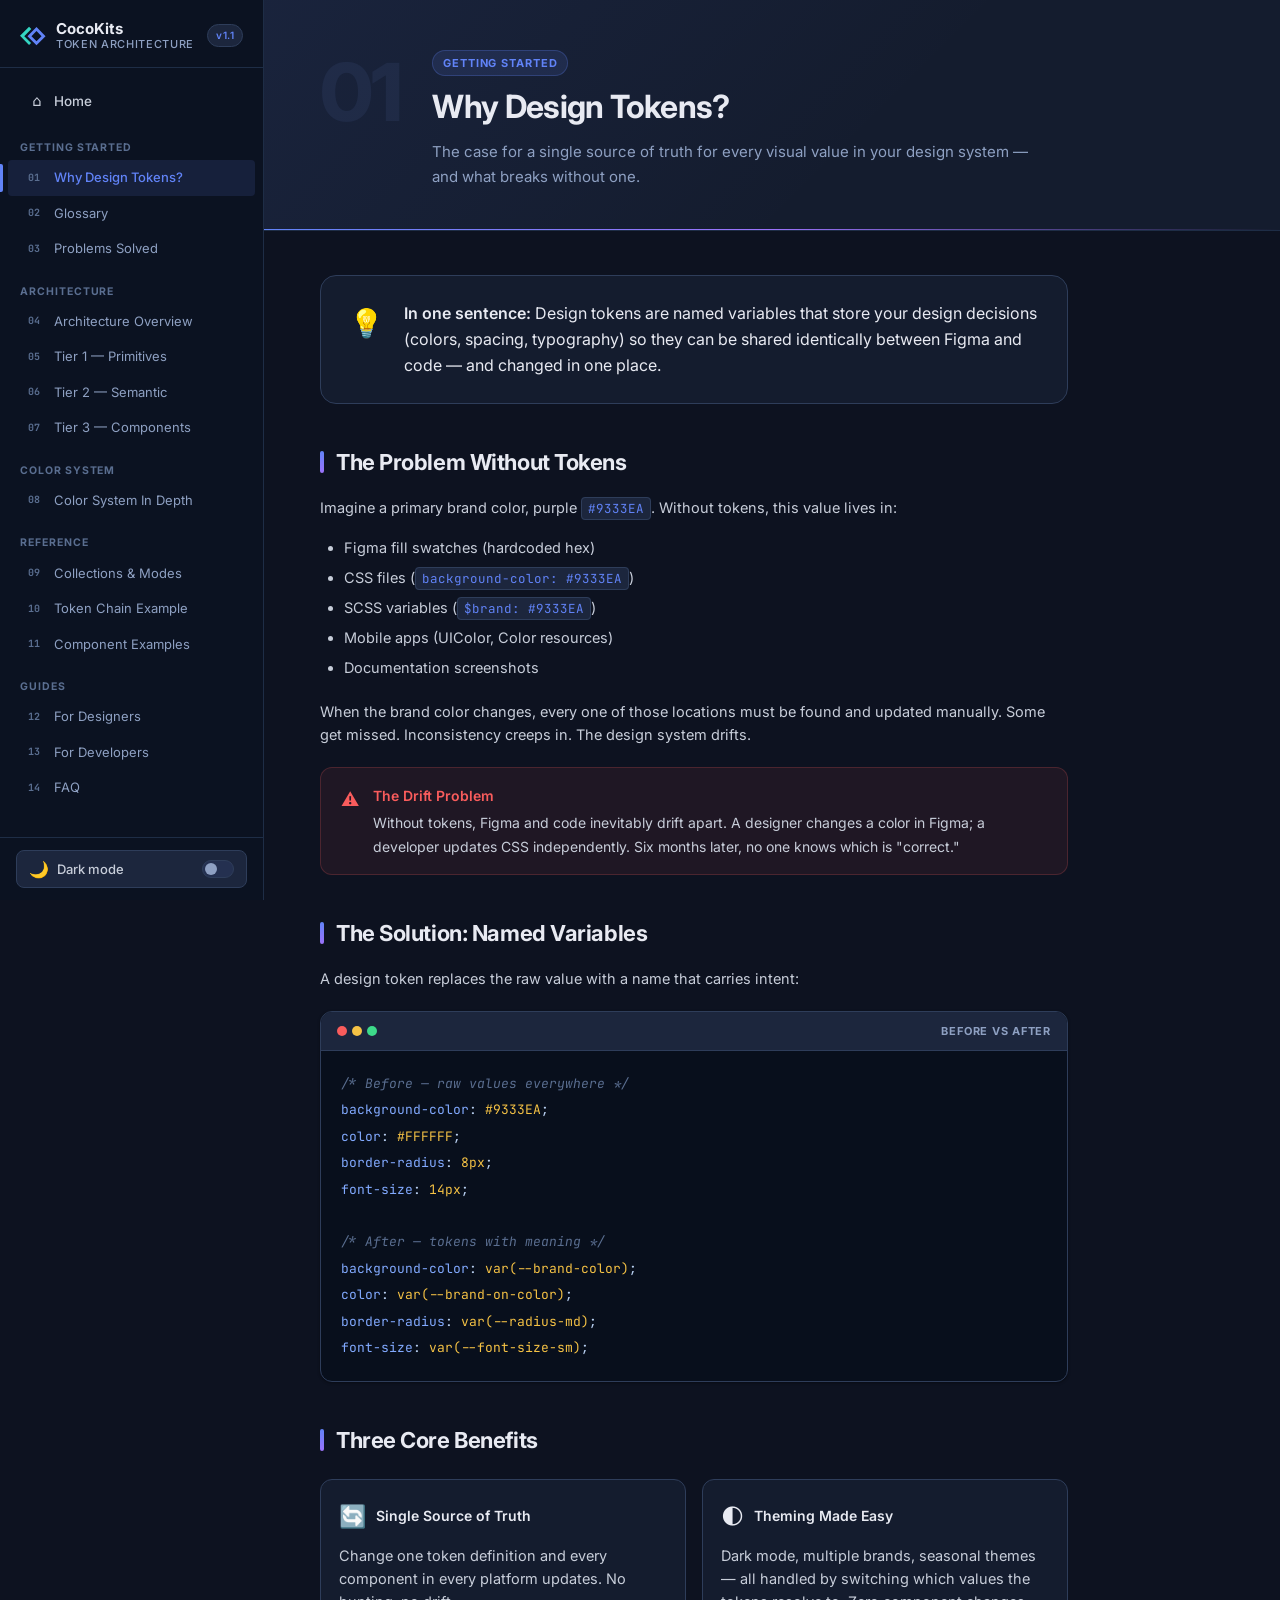
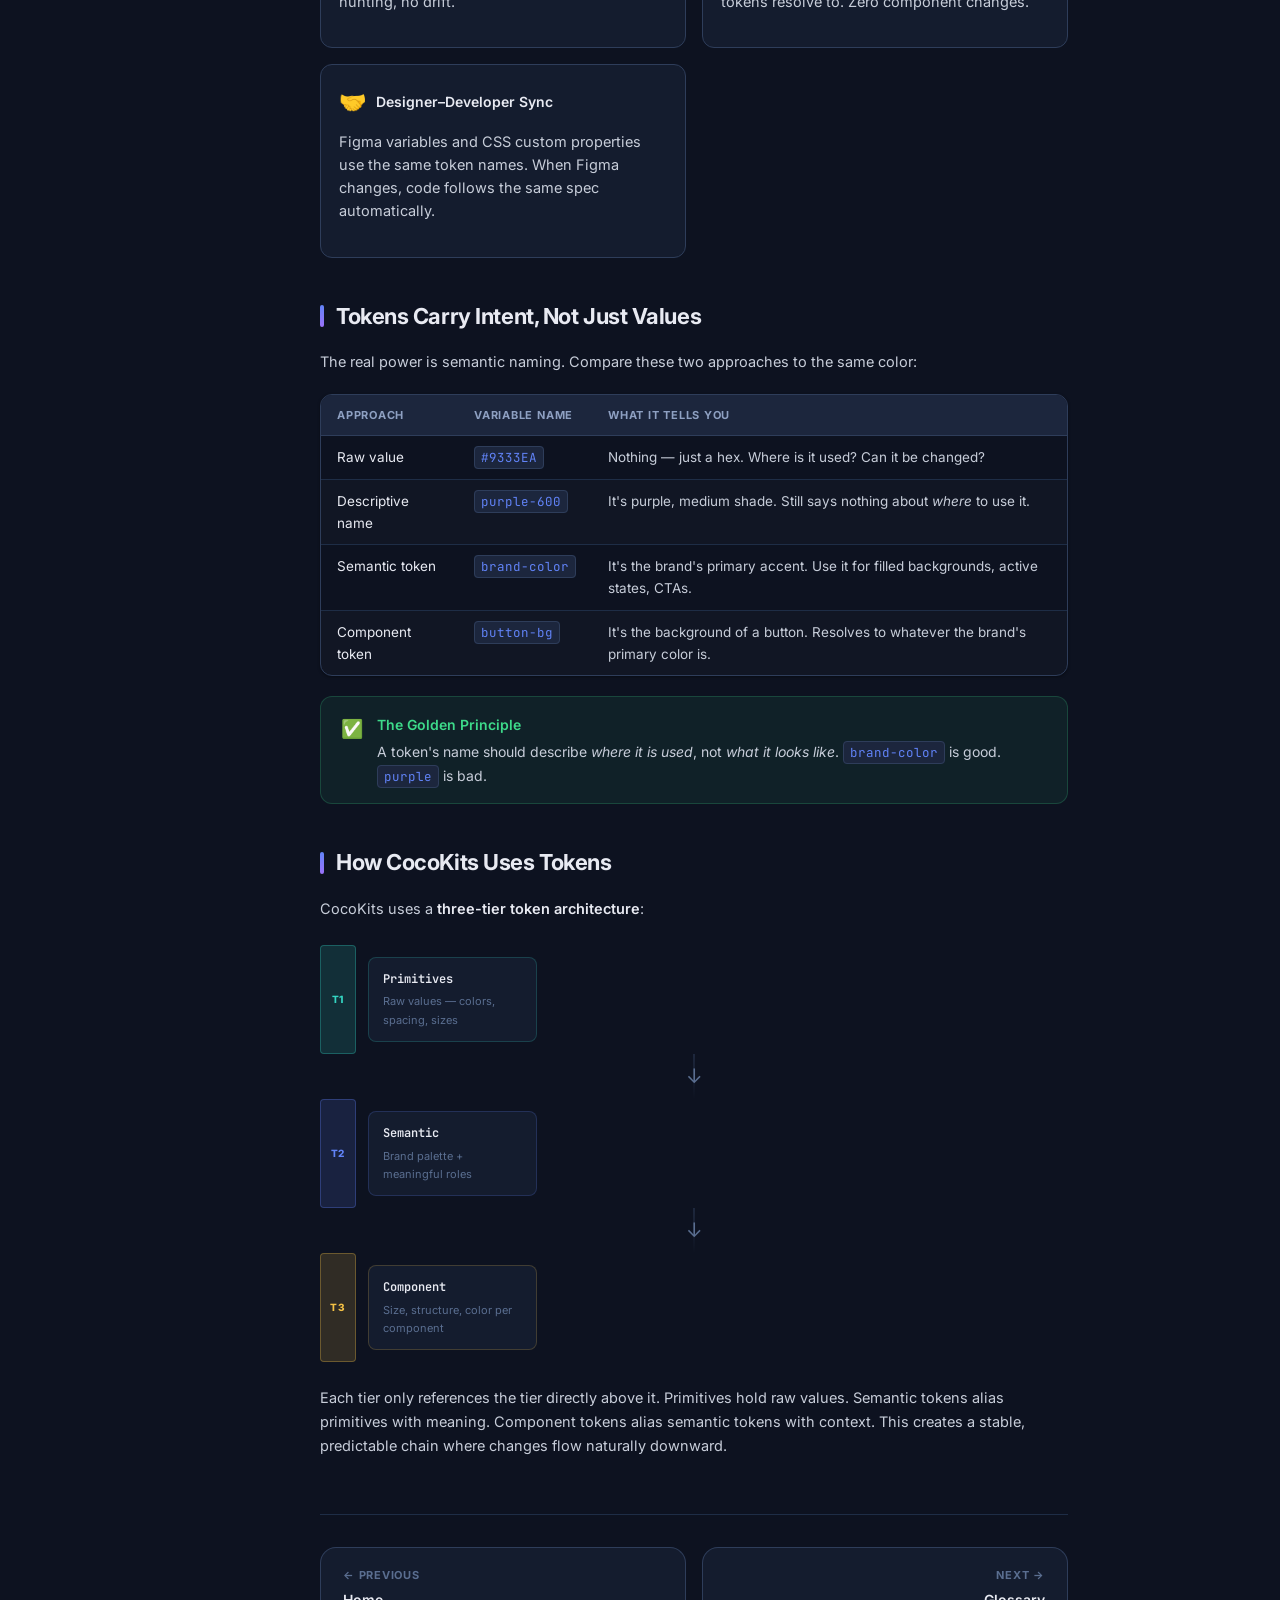
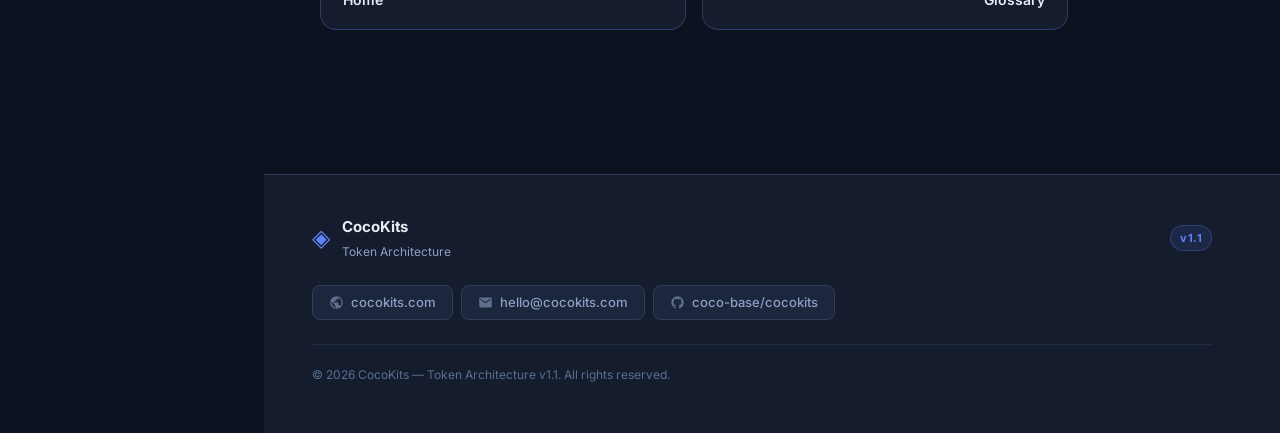
==== commit 0e145ead: "Release" ====
--- a/pages/01-why-tokens.html
+++ b/pages/01-why-tokens.html
@@ -4,6 +4,34 @@
   <meta charset="UTF-8">
   <meta name="viewport" content="width=device-width, initial-scale=1.0">
   <title>Why Design Tokens? — CocoKits Token Architecture</title>
+
+  <!-- SEO -->
+  <meta name="description" content="Learn why design tokens are essential for scalable design systems. Named values enable dark mode, multi-brand support, and consistent theming without touching component code.">
+  <meta name="keywords" content="design tokens, CocoKits, design system, CSS custom properties, Figma variables, token architecture, Angular, React, multi-brand theming, dark mode">
+  <meta name="robots" content="index, follow">
+  <meta name="author" content="CocoKits">
+
+  <!-- Open Graph -->
+  <meta property="og:type" content="website">
+  <meta property="og:site_name" content="CocoKits Token Architecture">
+  <meta property="og:title" content="Why Design Tokens? — CocoKits Token Architecture">
+  <meta property="og:description" content="Learn why design tokens are essential for scalable design systems. Named values enable dark mode, multi-brand support, and consistent theming without touching component code.">
+  <meta property="og:url" content="https://cocokits.com/token-architecture/pages/01-why-tokens.html">
+  <meta property="og:image" content="https://cocokits.com/token-architecture/assets/og-image.png">
+
+  <!-- Twitter Card -->
+  <meta name="twitter:card" content="summary_large_image">
+  <meta name="twitter:title" content="Why Design Tokens? — CocoKits Token Architecture">
+  <meta name="twitter:description" content="Learn why design tokens are essential for scalable design systems. Named values enable dark mode, multi-brand support, and consistent theming without touching component code.">
+
+  <!-- Canonical -->
+  <link rel="canonical" href="https://cocokits.com/token-architecture/pages/01-why-tokens.html">
+
+  <!-- Favicon -->
+  <link rel="icon" type="image/svg+xml" href="../assets/favicon.svg">
+  <link rel="icon" type="image/x-icon" href="../assets/favicon.ico">
+  <link rel="apple-touch-icon" sizes="96x96" href="../assets/favicon-96x96.png">
+
   <link rel="stylesheet" href="../styles/main.css">
 </head>
 <body>
@@ -15,7 +43,7 @@
   <!-- ── Sidebar ── -->
   <aside class="sidebar" id="sidebar">
     <a href="../index.html" class="sidebar-logo">
-      <span class="logo-mark">◈</span>
+      <span class="logo-mark"><svg width="26" height="20" viewBox="0 0 35 26" fill="none" xmlns="http://www.w3.org/2000/svg"><path d="M15.2141 3.67723L12.184 0.647095L0 12.8311L12.184 25.0151L14.8763 22.3228L5.72245 13.1689L15.2141 3.67723Z" fill="#34D5C2"/><path fill-rule="evenodd" clip-rule="evenodd" d="M22.2141 0.984932L10.0301 13.1689L22.2141 25.3529L34.3981 13.1689L22.2141 0.984932ZM22.2141 6.40385L15.4491 13.1689L22.2141 19.934L28.9792 13.1689L22.2141 6.40385Z" fill="#6183F7"/></svg></span>
       <div class="logo-text">CocoKits <span>Token Architecture</span></div>
       <span class="logo-version">v1.1</span>
     </a>
--- a/styles/main.css
+++ b/styles/main.css
@@ -157,12 +157,15 @@
 }
 
 .logo-mark {
-  font-size: 22px;
-  background: linear-gradient(135deg, var(--accent), var(--accent-2));
-  -webkit-background-clip: text;
-  background-clip: text;
-  -webkit-text-fill-color: transparent;
+  display: flex;
+  align-items: center;
+  justify-content: center;
+  flex-shrink: 0;
   line-height: 1;
+}
+
+.logo-mark svg {
+  display: block;
 }
 
 .logo-text {
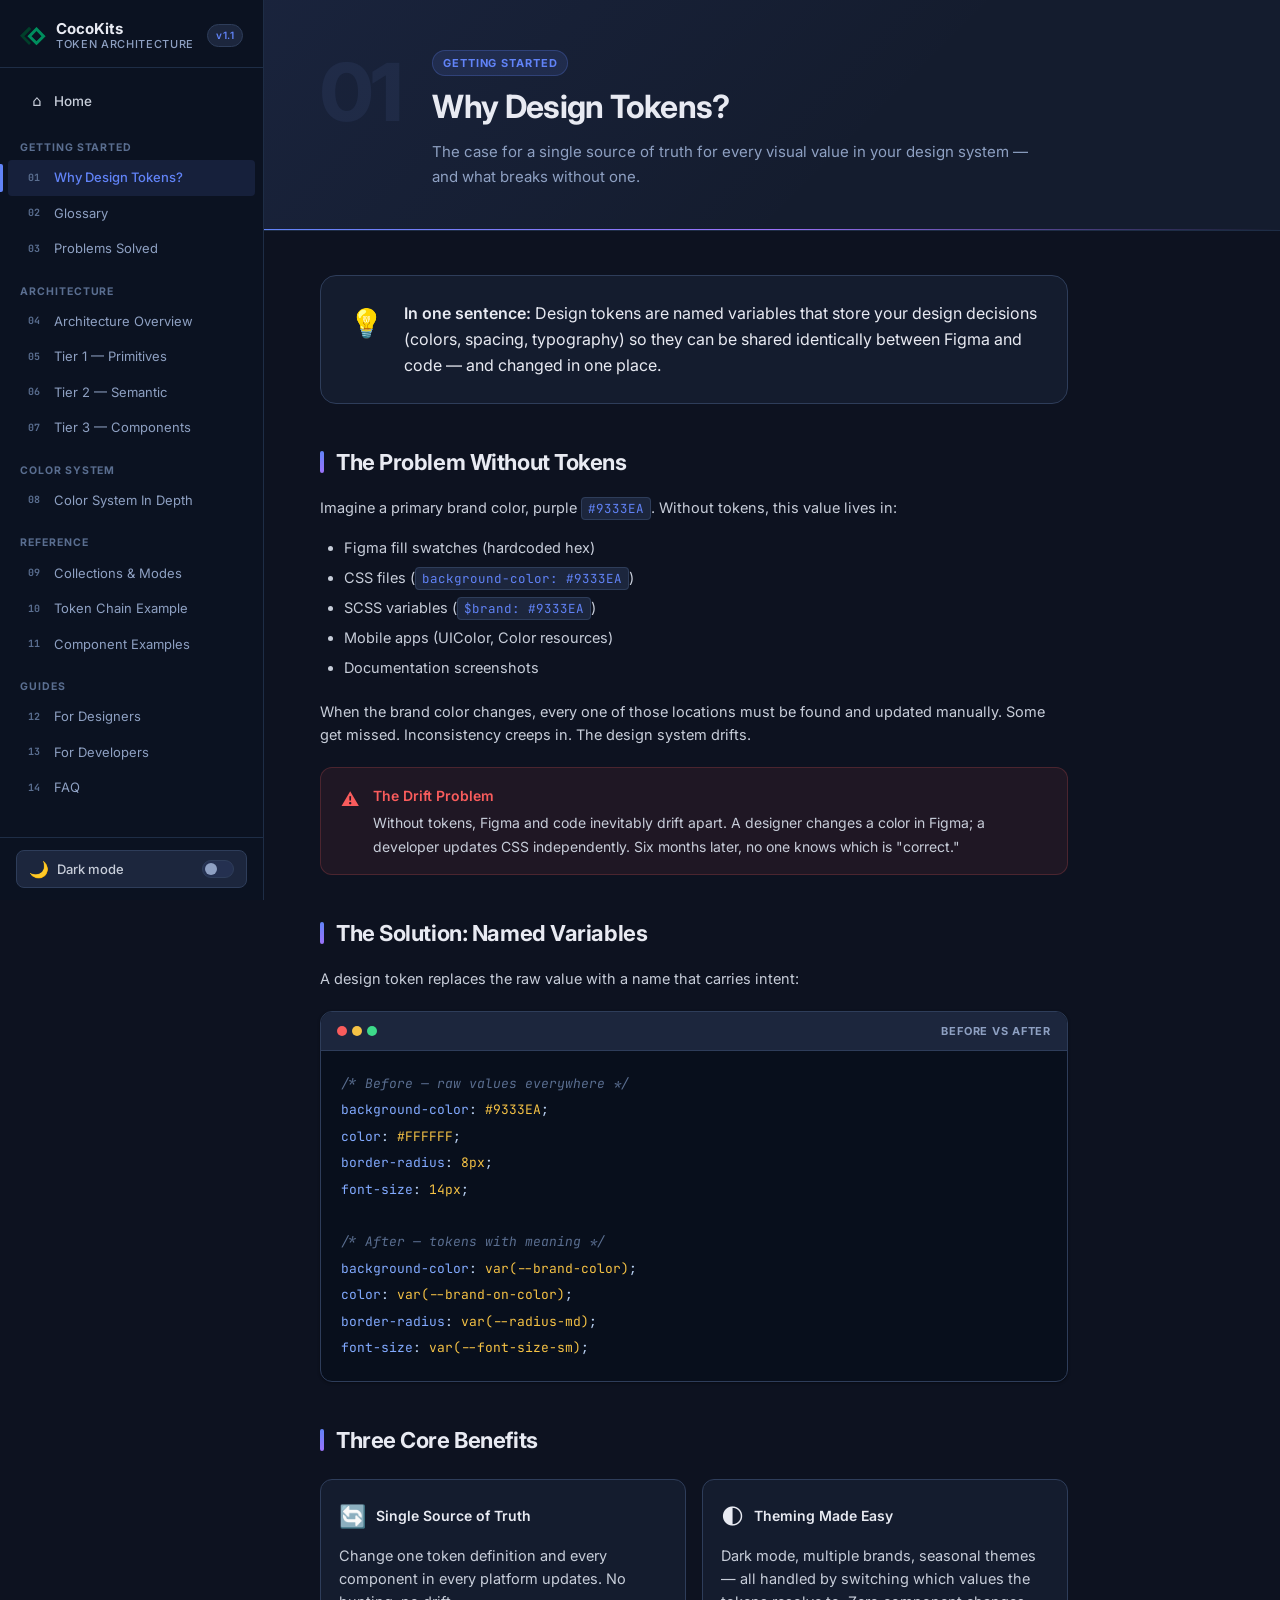
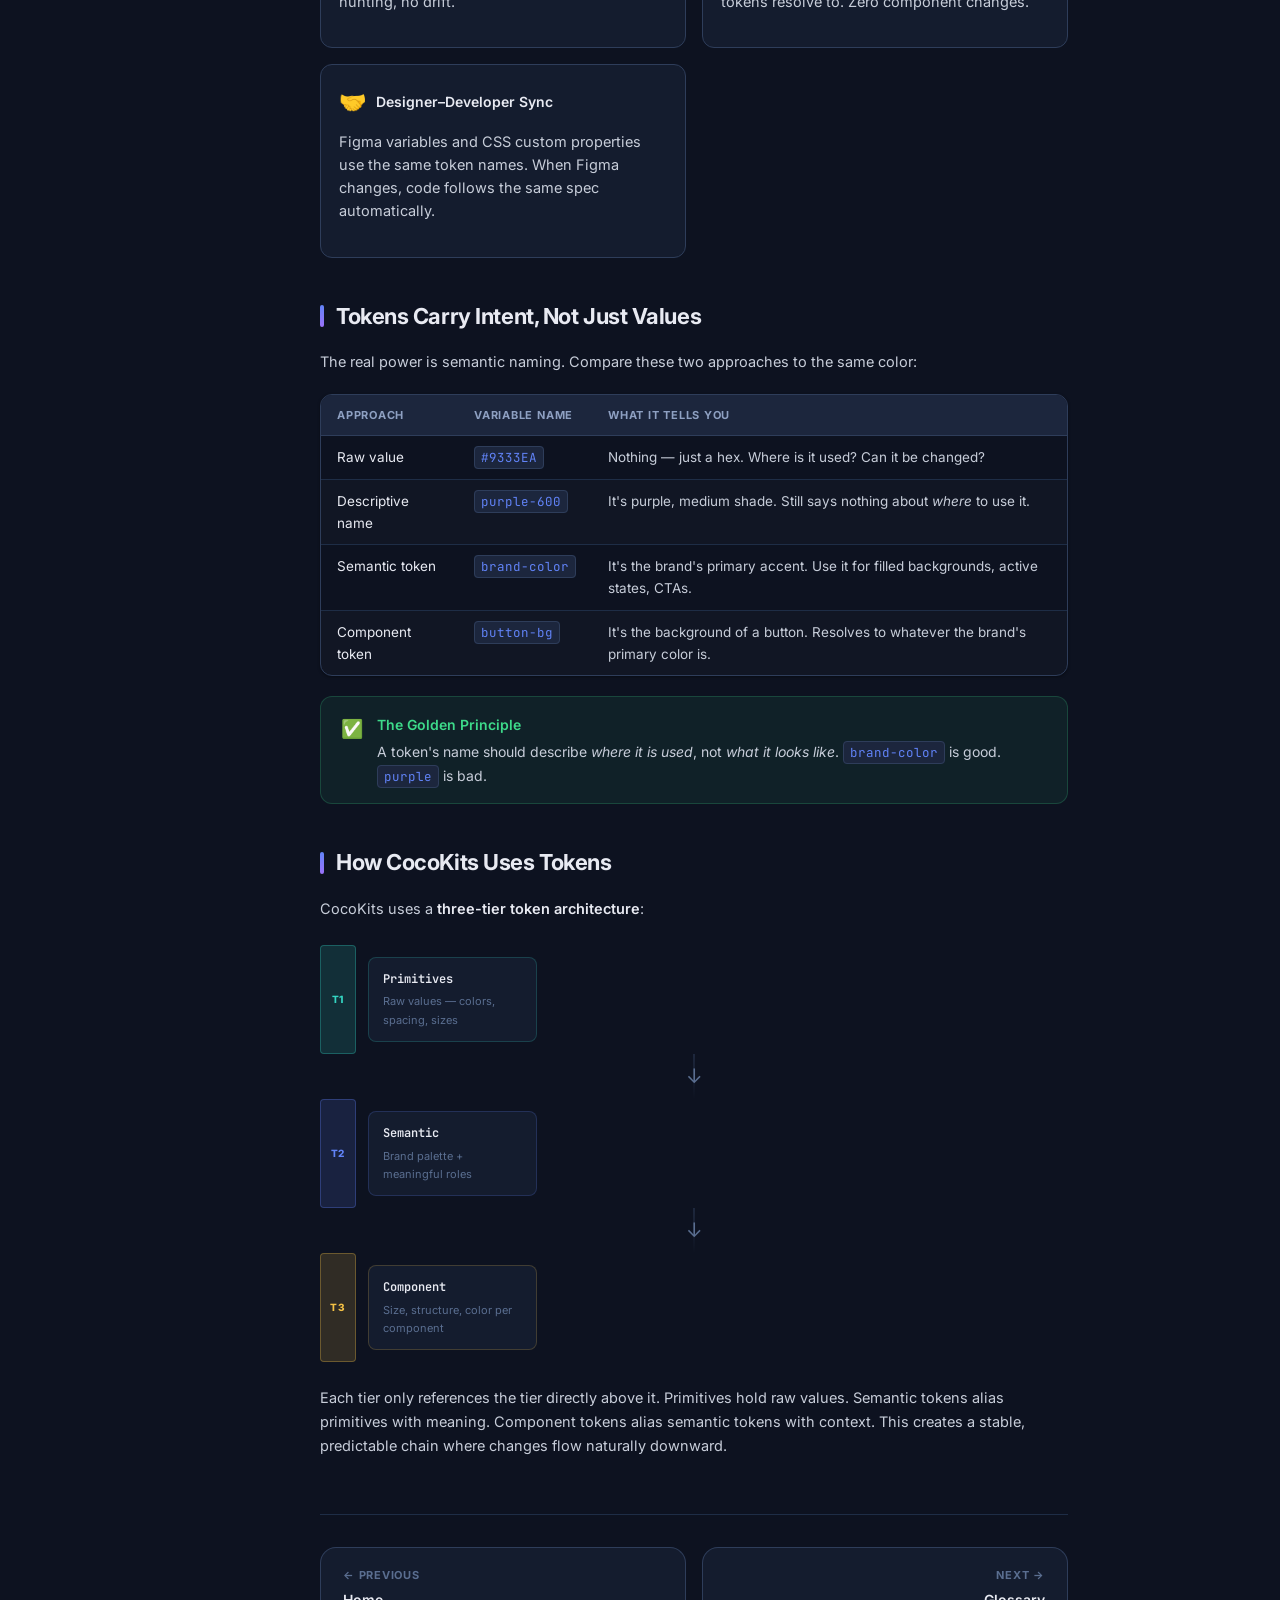
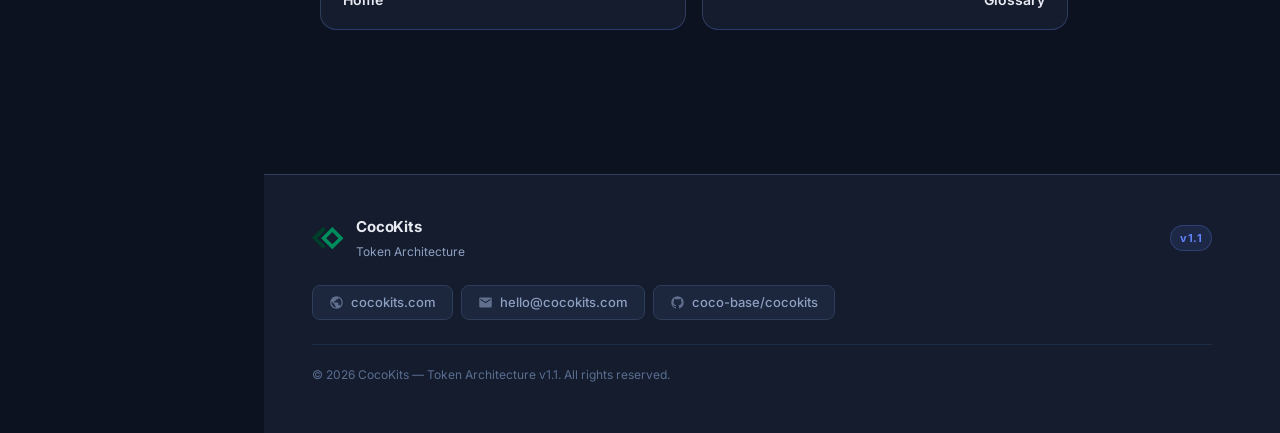
==== commit 2ea913eb: "Release" ====
--- a/pages/01-why-tokens.html
+++ b/pages/01-why-tokens.html
@@ -43,7 +43,7 @@
   <!-- ── Sidebar ── -->
   <aside class="sidebar" id="sidebar">
     <a href="../index.html" class="sidebar-logo">
-      <span class="logo-mark"><svg width="26" height="20" viewBox="0 0 35 26" fill="none" xmlns="http://www.w3.org/2000/svg"><path d="M15.2141 3.67723L12.184 0.647095L0 12.8311L12.184 25.0151L14.8763 22.3228L5.72245 13.1689L15.2141 3.67723Z" fill="#34D5C2"/><path fill-rule="evenodd" clip-rule="evenodd" d="M22.2141 0.984932L10.0301 13.1689L22.2141 25.3529L34.3981 13.1689L22.2141 0.984932ZM22.2141 6.40385L15.4491 13.1689L22.2141 19.934L28.9792 13.1689L22.2141 6.40385Z" fill="#6183F7"/></svg></span>
+      <span class="logo-mark"><svg width="26" height="20" viewBox="0 0 35 26" fill="none" xmlns="http://www.w3.org/2000/svg"><path d="M15.2141 3.67723L12.184 0.647095L0 12.8311L12.184 25.0151L14.8763 22.3228L5.72245 13.1689L15.2141 3.67723Z" fill="#003F2A"/><path fill-rule="evenodd" clip-rule="evenodd" d="M22.2141 0.984932L10.0301 13.1689L22.2141 25.3529L34.3981 13.1689L22.2141 0.984932ZM22.2141 6.40385L15.4491 13.1689L22.2141 19.934L28.9792 13.1689L22.2141 6.40385Z" fill="#003F2A"/><path fill-rule="evenodd" clip-rule="evenodd" d="M22.2141 0.984932L10.0301 13.1689L22.2141 25.3529L34.3981 13.1689L22.2141 0.984932ZM22.2141 6.40385L15.4491 13.1689L22.2141 19.934L28.9792 13.1689L22.2141 6.40385Z" fill="#008D5E"/></svg></span>
       <div class="logo-text">CocoKits <span>Token Architecture</span></div>
       <span class="logo-version">v1.1</span>
     </a>
@@ -268,7 +268,7 @@
     <footer class="site-footer">
       <div class="footer-inner">
         <div class="footer-brand">
-          <span class="footer-logo-mark">&#9672;</span>
+          <span class="footer-logo-mark"><svg width="32" height="24" viewBox="0 0 35 26" fill="none" xmlns="http://www.w3.org/2000/svg"><path d="M15.2141 3.67723L12.184 0.647095L0 12.8311L12.184 25.0151L14.8763 22.3228L5.72245 13.1689L15.2141 3.67723Z" fill="#003F2A"/><path fill-rule="evenodd" clip-rule="evenodd" d="M22.2141 0.984932L10.0301 13.1689L22.2141 25.3529L34.3981 13.1689L22.2141 0.984932ZM22.2141 6.40385L15.4491 13.1689L22.2141 19.934L28.9792 13.1689L22.2141 6.40385Z" fill="#003F2A"/><path fill-rule="evenodd" clip-rule="evenodd" d="M22.2141 0.984932L10.0301 13.1689L22.2141 25.3529L34.3981 13.1689L22.2141 0.984932ZM22.2141 6.40385L15.4491 13.1689L22.2141 19.934L28.9792 13.1689L22.2141 6.40385Z" fill="#008D5E"/></svg></span>
           <div class="footer-brand-text">
             <span class="footer-brand-name">CocoKits</span>
             <span class="footer-tagline">Token Architecture</span>
--- a/styles/main.css
+++ b/styles/main.css
@@ -1865,9 +1865,14 @@
 }
 
 .footer-logo-mark {
-  font-size: 24px;
-  color: var(--accent);
+  display: flex;
+  align-items: center;
+  flex-shrink: 0;
   line-height: 1;
+}
+
+.footer-logo-mark svg {
+  display: block;
 }
 
 .footer-brand-text {
